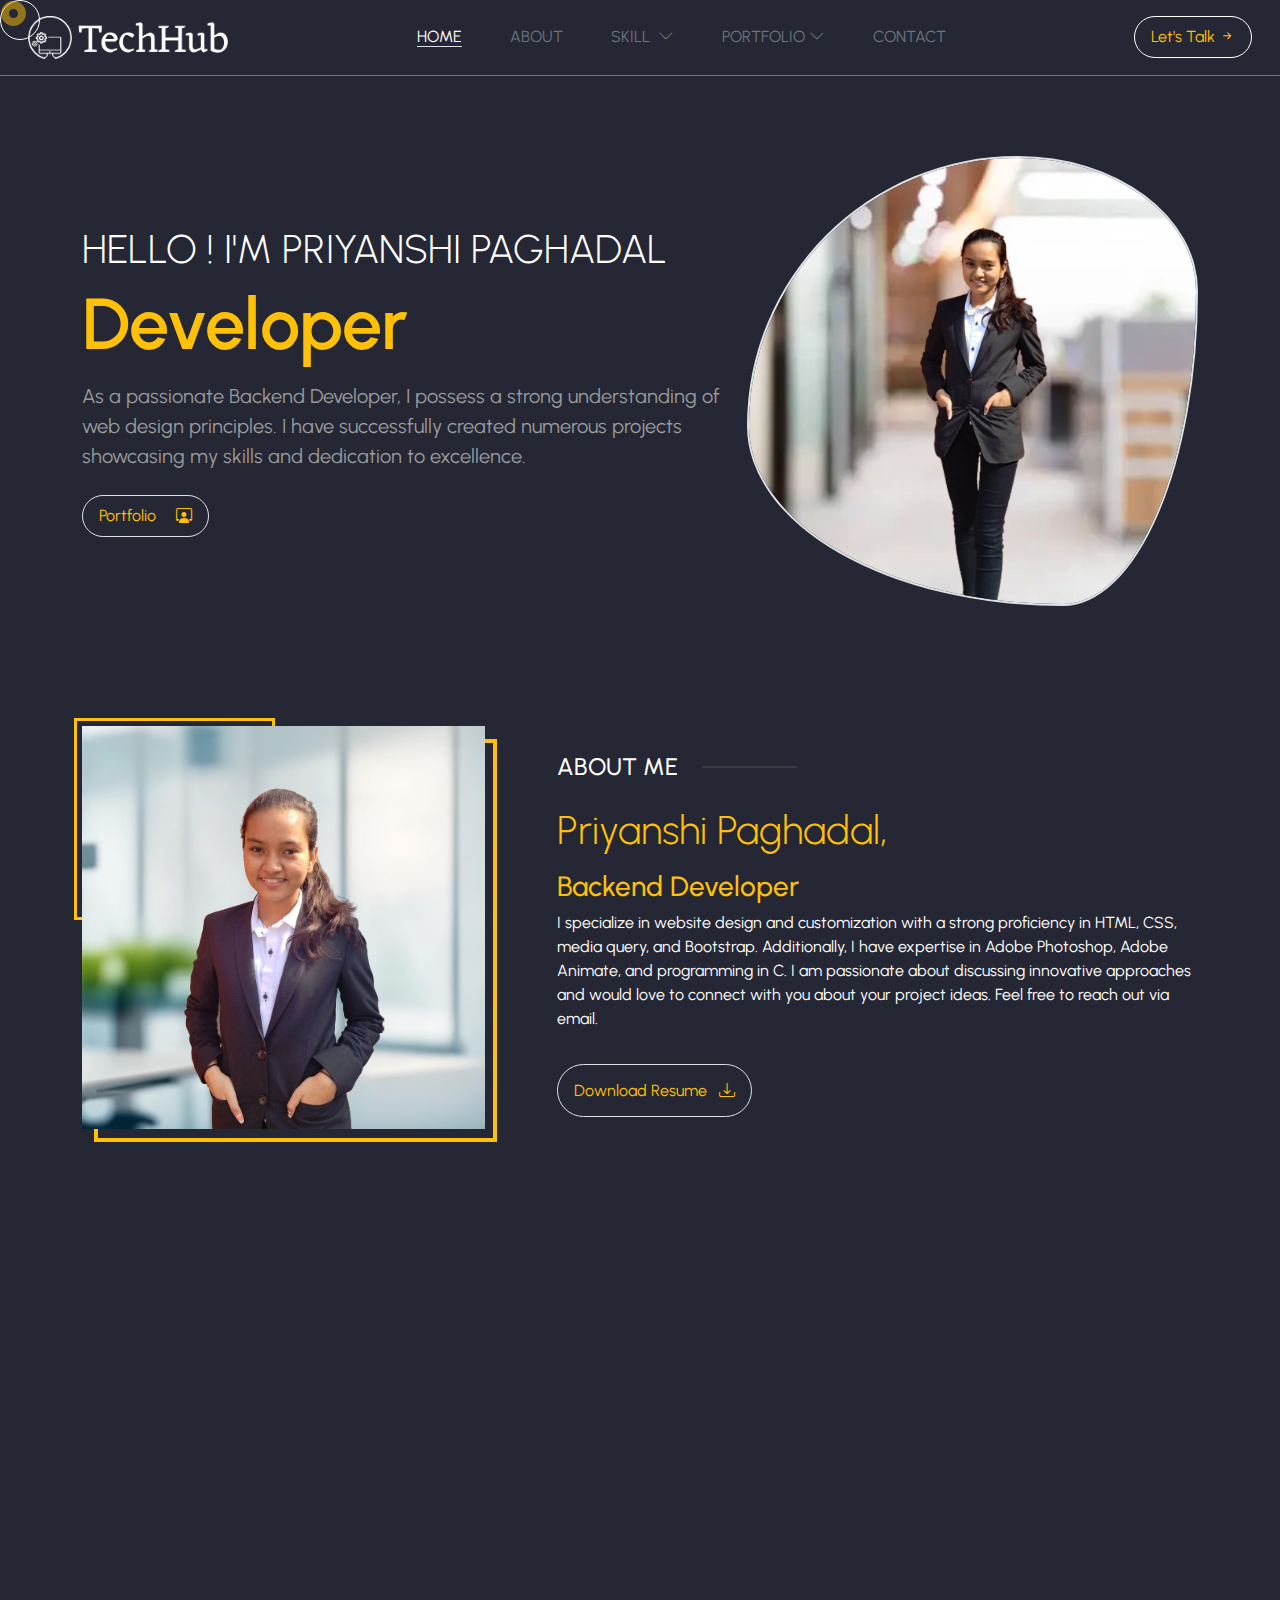
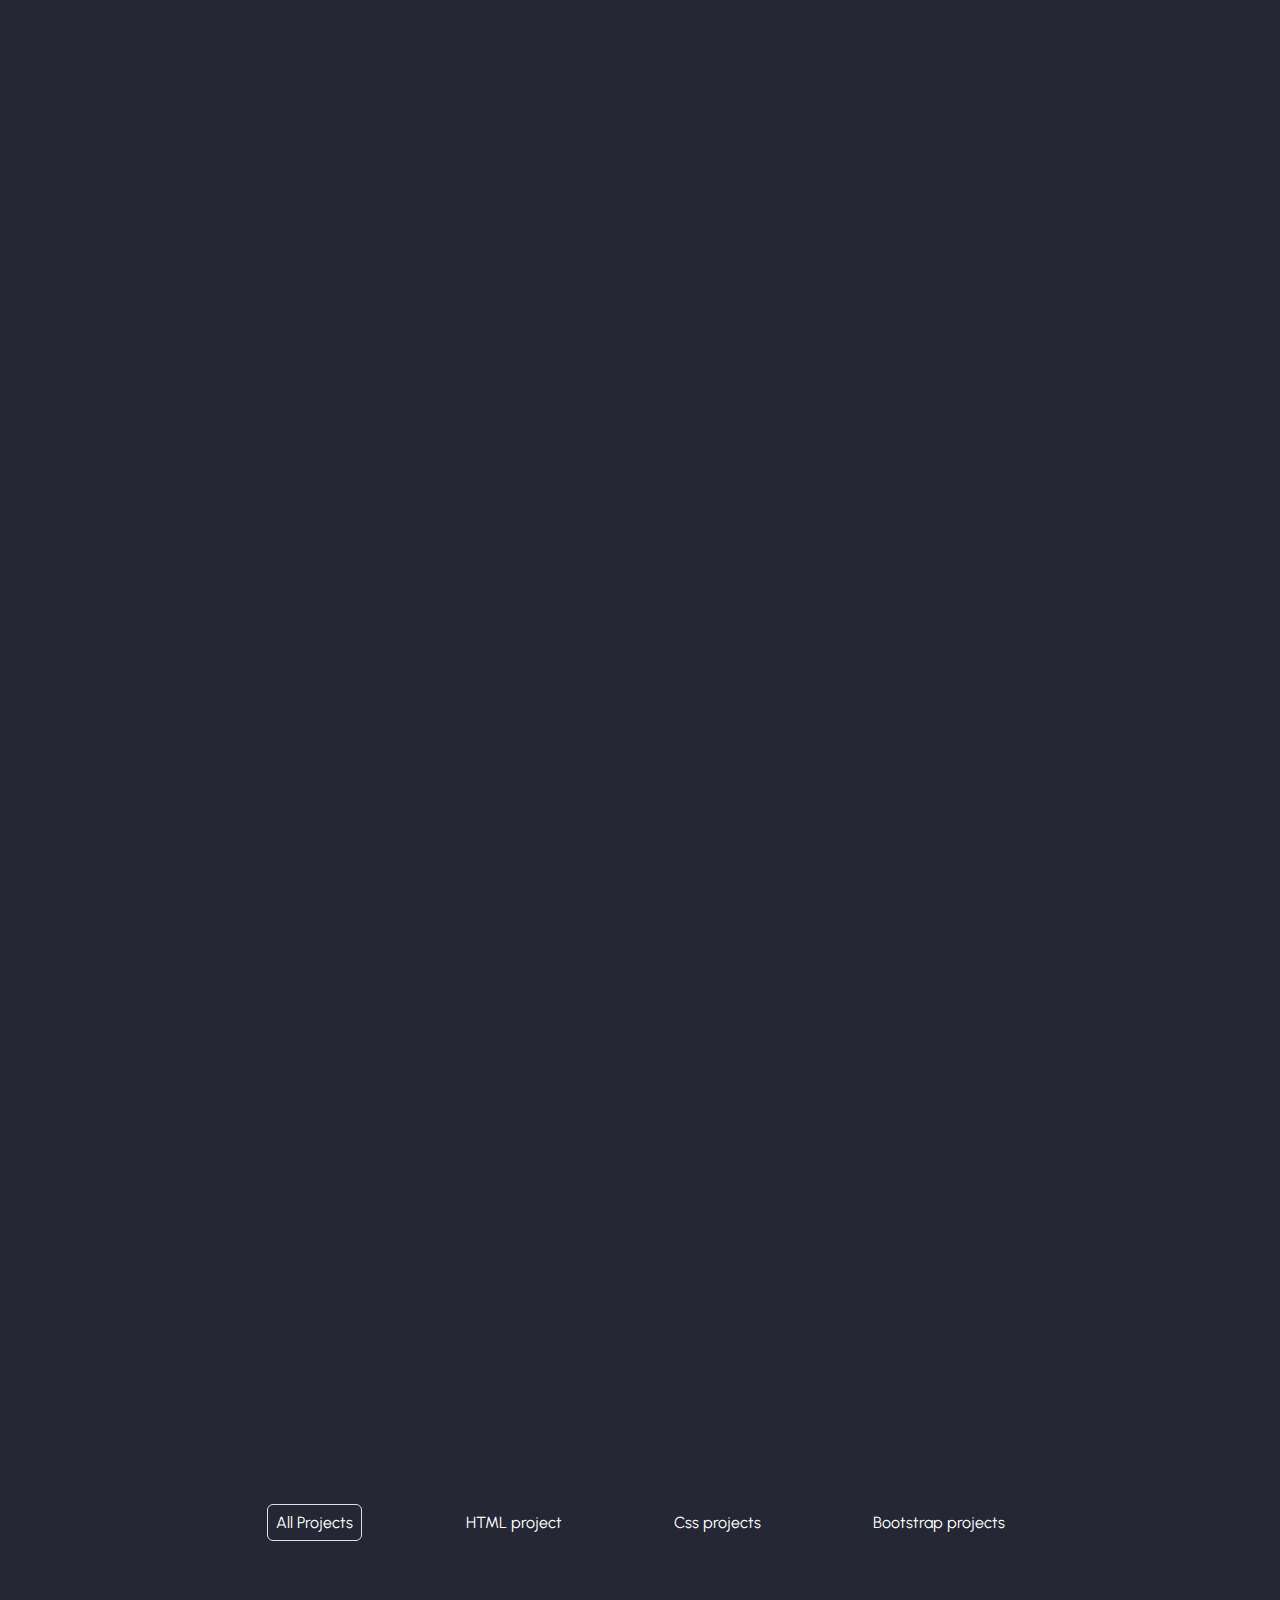
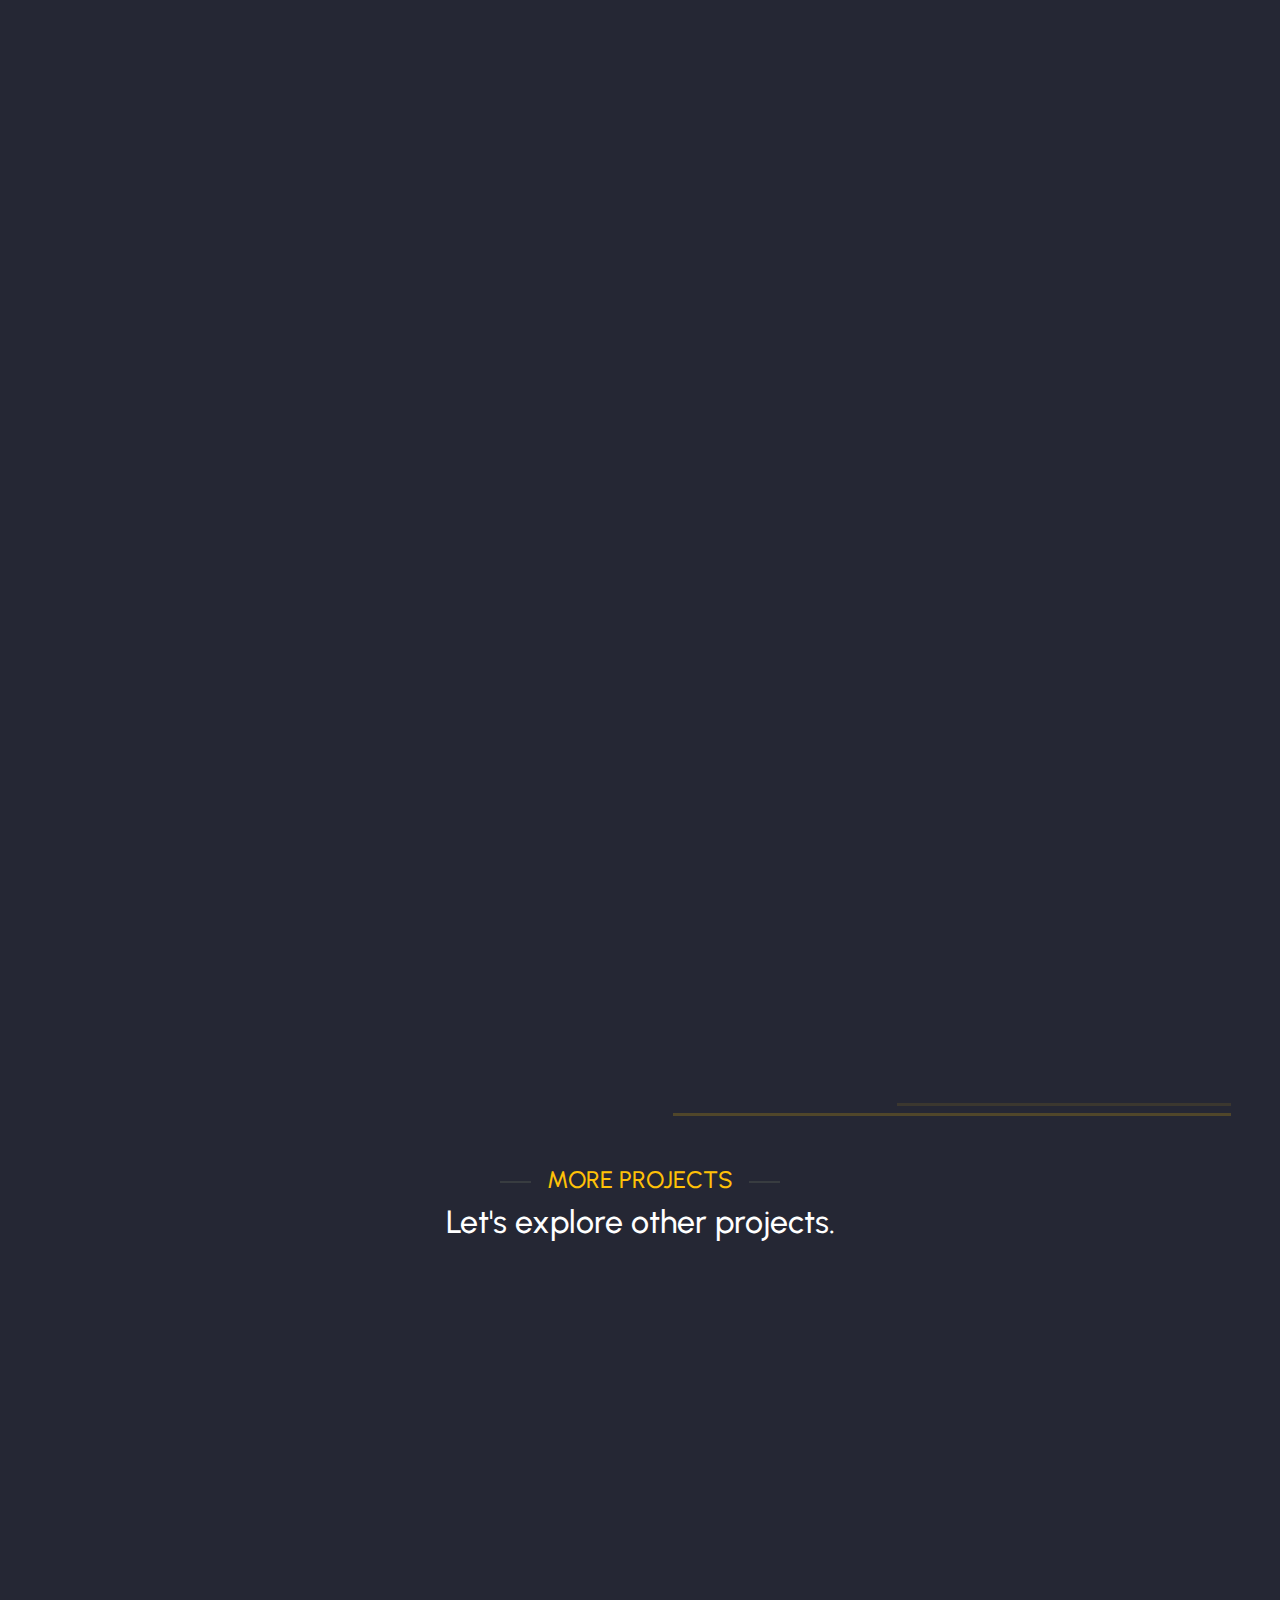
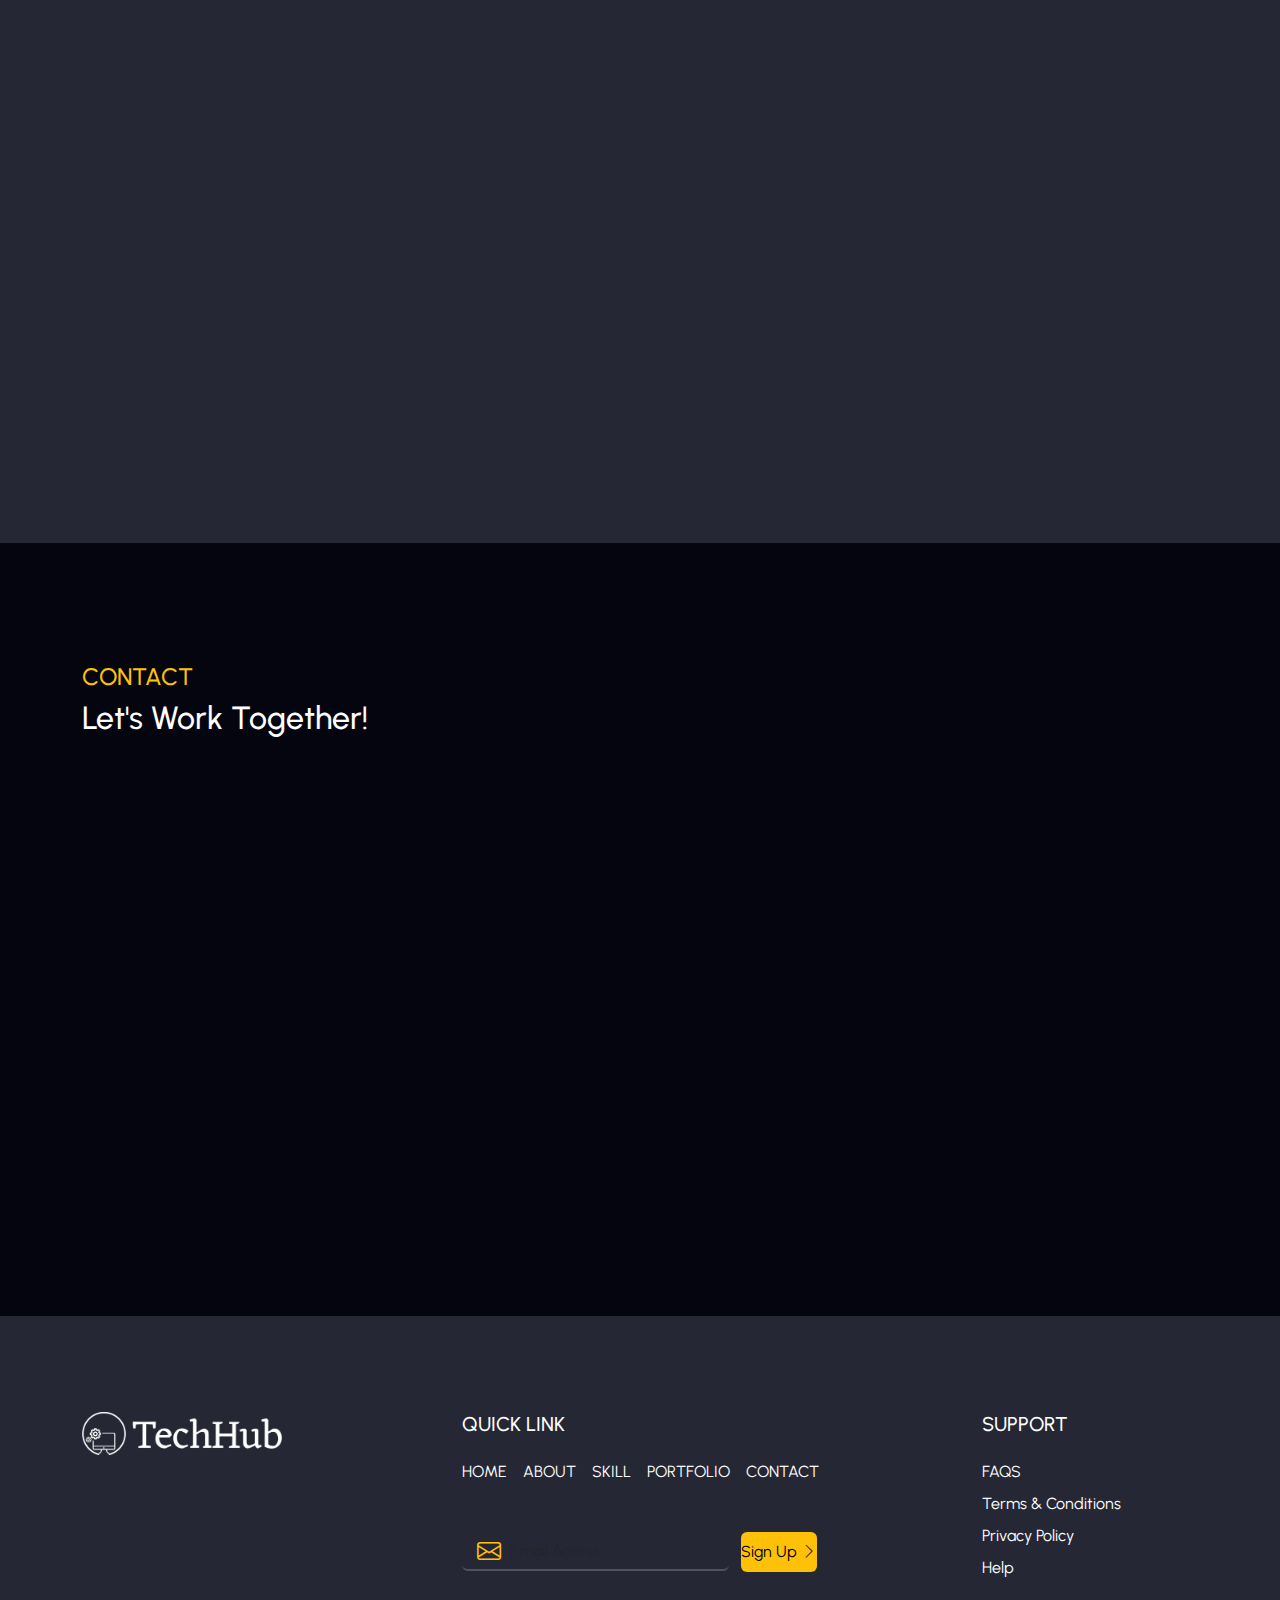
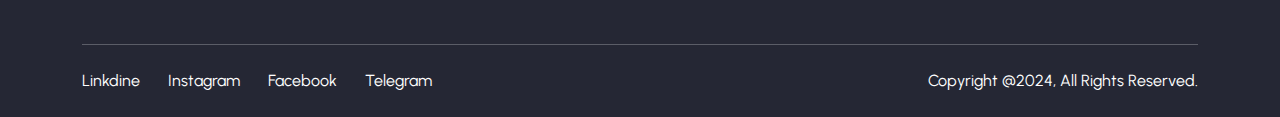
==== index.html @ 9ee4b3ea "Portfolio" ====
<!DOCTYPE html>
<html lang="en">
<head>
    <meta charset="UTF-8">
    <meta name="viewport" content="width=device-width, initial-scale=1.0">
    <title>Home</title>
    <link rel="stylesheet" href="fonts/bt-icon/bootstrap-icons.min.css" type="text/css">
    <link rel="favicon" href="img/fav.webp" type="icon">
    <link rel="stylesheet" href="fonts/urbanist/stylesheet.css" type="text/css">
    <link rel="stylesheet" href="css/animate.css" type="text/css">
    <link rel="stylesheet" href="css/animate.min.css" type="text/css">
    <link rel="stylesheet" href="css/style.css" type="text/css">
    <link rel="stylesheet" href="css/bootstrap.min.css" type="text/css">
    <link rel="stylesheet" href="css/media.css" type="text/css">
</head>
<body class="text-white">

<!-- LOADER -->

<div class="overlay">
    <div class="loader"></div>
</div>

<!-- POINTER -->

<div class="cursor"></div>

<!-- HEADER -->

<header class="navbar navbar-expand-lg border-bottom border-secondary py-3 end-0 start-0 z-1" id="top">
    <div class="container-fluid mx-3">
        <a href="javascript:void(0)">
            <img src="img/logo.png" alt="logo" title="logo" width="200px">
        </a>
        <button class="navbar-toggler bg-white" data-bs-toggle="collapse" data-bs-target="#menu">
            <span class="navbar-toggler-icon"></span>
        </button>
        <nav class="collapse navbar-collapse flex-grow-0" id="menu">
            <ul class="navbar-nav">
                <li class="mx-4 py-2">
                    <a href="#home" class="text-decoration-none text-white border-bottom">HOME</a>
                </li>
                <li class="mx-4 py-2">
                    <a href="#about" class="text-decoration-none text-secondary">ABOUT</a>
                </li>
                <li class="mx-4 py-2 position-relative">
                    <a href="javascript:void(0)" class="text-decoration-none text-secondary">
                        SKILL
                        <i class="bi bi-chevron-down ps-1"></i>
                    </a>
                    <ul class="list-unstyled bg-white position-absolute dropdown visiblity-hidden opacity-0 z-1">
                        <li class="px-3 py-2">
                            <a href="#skills" class="text-decoration-none text-dark">Skills</a>
                        </li>
                        <li class="px-3 py-1">
                            <a href="#qualification" class="text-decoration-none text-dark">Qualification</a>
                        </li>
                        <li class="px-3 py-2">
                            <a href="#other-skill" class="text-decoration-none text-dark">Other Skills</a>
                        </li>
                    </ul>
                </li>
                <li class="mx-4 py-2 position-relative">
                    <a href="javascript:void(0)" class="text-decoration-none text-secondary">
                        PORTFOLIO
                        <i class="bi bi-chevron-down"></i>
                    </a>
                    <ul class="list-unstyled bg-white position-absolute dropdown visiblity-hidden opacity-0 z-1">
                        <li class="px-3 py-2">
                            <a href="#portfolio" class="text-decoration-none text-dark">Projects</a>
                        </li>
                        <li class="px-3 py-1">
                            <a href="#more-projects" class="text-decoration-none text-dark">Projects 2</a>
                        </li>
                    </ul>
                </li>
                <li class="mx-4 py-2">
                    <a href="#contact" class="text-decoration-none text-secondary">CONTACT</a>
                </li>
            </ul>
        </nav>
        <a href="javascript:void(0)" class="text-decoration-none border border-white rounded-pill px-3 py-2 theme-btn d-inline-block text-warning d-none d-lg-block">
            Let's Talk
            <i class="bi bi-arrow-right-short"></i>
        </a>
    </div>
</header>

<main>

<!-- BANNER -->

<section class="banner" id="home">
    <div class="container">
        <div class="row align-items-center">
            <div class="col-12 col-lg-7">
                <div class="banner-content">
                    <h2 class="display-6 animate__pulse wow">HELLO ! I'M PRIYANSHI PAGHADAL</h2>
                    <ul class="dynamic-text text-font p-0 mb-0">
                        <li>
                            <h1 class="display-1 fw-semibold d-inline-block  position-relative h-100 overflow-hidden text-warning">Backend</h1>
                        </li>
                        <li>
                            <h1 class="display-1 fw-semibold d-inline-block  position-relative h-100 overflow-hidden text-warning">Developer</h1>
                        </li>
                        <li>
                            <h1 class="display-1 fw-semibold d-inline-block  position-relative h-100 overflow-hidden text-warning">Web</h1>
                        </li>
                    </ul>
                    <p class="fs-5 mb-4">As a passionate Backend Developer, I possess a strong understanding of web design principles. I have successfully created numerous projects showcasing my skills and dedication to excellence.</p>
                    <a href="#portfolio" class="rounded-pill border text-decoration-none px-3 py-2 d-inline-block theme-btn text-warning">
                        Portfolio
                        <i class="bi bi-person-workspace ps-3"></i>
                    </a>
                </div>
            </div>
            <div class="col-12 col-lg-5">
                <div class="banner-img mt-5 mt-lg-0 animate__zoomIn wow">
                    <img src="img/banner.jpg" alt="banner" title="banner" width="100%" class="border border-2">
                </div>
            </div>
        </div>
    </div>
</section>

<!-- ABOUT -->

<section class="about" id="about">
    <div class="container">
        <div class="row align-items-center">
            <div class="col-12 col-lg-5">
                <div class="about-img me-5 position-relative animate__pulse wow">
                    <img src="img/about.jpg" alt="about" title="about" width="100%">
                </div>
            </div>
            <div class="col-12 col-lg-7">
                <div class="about-content mt-5 mt-lg-0 animate__fadeIn wow">
                    <h4 class="position-relative d-inline-block pe-4">ABOUT ME</h4>
                    <h2 class="text-warning my-3 display-6">Priyanshi Paghadal,</h2>
                    <h3 class="text-warning">Backend Developer</h3>
                    <p class="lh-lg mb-5">I specialize in website design and customization with a strong proficiency in HTML, CSS, media query, and Bootstrap. Additionally, I have expertise in Adobe Photoshop, Adobe Animate, and programming in C. I am passionate about discussing innovative approaches and would love to connect with you about your project ideas. Feel free to reach out via email.</p>
                    <a href="document/Resume.pdf" class="text-decoration-none px-3 py-3 rounded-pill border theme-btn text-warning" target="_blank">
                        Download Resume
                        <i class="bi bi-download ps-2"></i>
                    </a>
                </div>
            </div>
        </div>
    </div>
</section>

<!-- EDUCATION -->

<section class="qualification" id="qualification">
    <div class="container">
        <div class="row">
            <div class="col-12 col-lg-4">
                <div class="qualification-title position-relative animate__pulse wow">
                    <h4 class="d-inline-block pe-4 position-relative text-warning mb-3">QUALIFICATION</h4>
                    <h2>Academic Achievements and Credentials</h2>
                </div>
            </div>
            <div class="col-12 col-lg-8">
                <div class="qualification-inner ps-lg-5 mt-5 mt-lg-0 animate__fadeIn wow">
                    <div class="qualification-item border-start position-relative">
                        <h4 class="ms-5 text-warning">GRADUATE IN MULTIMEDIA  (April,2023 - August,2023)</h4>
                        <p class="ms-5 text-secondary mb-2">Red & White Multimedia Education</p>
                        <p class="ms-5 mb-2">Learned Adobe Photoshop, Basics of Adobe Animate, and Programming in C.</p>
                        <p class="ms-5 mb-2">Gained knowledge in graphic and design.</p>
                    </div>
                    <div class="qualification-item my-5 border-start position-relative">
                        <h4 class="ms-5 text-warning">BACKEND DEVELOPMENT   (September,2023 - November,2024)</h4>
                        <p class="ms-5 text-secondary mb-2">Red & White Multimedia Education</p>
                        <p class="ms-5 mb-2">Studied HTML5, CSS3, Media Query, Bootstrap, jQuery, Tailwind, SaaS, JavaScript, and Node.js.</p>
                        <p class="ms-5 mb-2">Acquired knowledge in both frontend and backend coding.</p>
                    </div>
                    <div class="qualification-item border-start position-relative">
                        <h4 class="ms-5 text-warning">BACHELOR OF COMPUTER APPLICATION   (2023 - 2026)</h4>
                        <p class="ms-5 text-secondary mb-2">Swarnim StratUp & Innovation University</p>
                        <p class="ms-5 mb-2">Learned foundations in computer science and application development.</p>
                        <p class="ms-5 mb-2">Prepared for careers in software development, systems analysis, database administration, and related fields.</p>
                    </div>
                </div>
            </div>
        </div>
    </div>
</section>

<!-- SKILLS -->

<section class="skills" id="skills">
    <div class="container">
        <div class="skills-title text-center animate__pulse wow">
            <h4 class="position-relative d-inline-block px-4 text-warning">SKILLS</h4>
            <h2>My Special Skill Field Here.</h2>
        </div>
        <div class="skill-inner">
            <div class="row">
                <div class="col-12 col-md-6 col-lg-4 col-xl-3">
                    <div class="skill-item text-center p-4 mx-3 animate__fadeInLeft wow">
                        <img src="img/html.png" alt="html" title="html" width="100px"  class="bg-white">
                        <h4 class="mt-3 mb-0">HTML/HTML5</h4>
                    </div>
                </div>
                <div class="col-12 col-md-6 col-lg-4 col-xl-3">
                    <div class="skill-item text-center p-4 mx-3 mt-5 mt-md-0 animate__fadeInLeft wow">
                        <img src="img/css.png" alt="css" title="css" width="100px" class="bg-white">
                        <h5 class="mt-3 mb-0">CSS/CSS3</h5>
                    </div>
                </div>
                <div class="col-12 col-md-6 col-lg-4 col-xl-3">
                    <div class="skill-item text-center p-4 mx-3 mt-5 mt-lg-0 animate__fadeInLeft wow">
                        <img src="img/media-queries.jpg" alt="media-queries" title="media-queries" width="100px">
                        <h5 class="mt-3 mb-0">MEDIA-QUERIES</h5>
                    </div>
                </div>
                <div class="col-12 col-md-6 col-lg-4 col-xl-3">
                    <div class="skill-item text-center p-4 mx-3 mt-5 mt-xl-0 animate__fadeInLeft wow">
                        <img src="img/bootstrap.jpg" alt="bootstrap" title="bootstrap" width="100px">
                        <h5 class="mt-3 mb-0">BOOTSTRAP</h5>
                    </div>
                </div>
                <div class="col-12 col-md-6 col-lg-4 col-xl-3">
                    <div class="skill-item text-center p-4 mt-5 mx-3 animate__fadeInLeft wow">
                        <img src="img/jquery.png" alt="jquery" title="jquery" width="100px">
                        <h5 class="mt-3 mb-0">jquery</h5>
                    </div>
                </div>
                <div class="col-12 col-md-6 col-lg-4 col-xl-3">
                    <div class="skill-item text-center p-4 mt-5 mx-3 animate__fadeInLeft wow">
                        <img src="img/tailwind.png" alt="tailwind" title="tailwind" width="100px" height="90px">
                        <h5 class="mt-3 mb-0">Tailwind</h5>
                    </div>
                </div>
                <div class="col-12 col-md-6 col-lg-4 col-xl-3">
                    <div class="skill-item text-center p-4 mt-5 mx-3 animate__fadeInLeft wow">
                        <img src="img/sass.png" alt="sass" title="sass" width="100px" height="90px">
                        <h5 class="mt-3 mb-0">Sass</h5>
                    </div>
                </div>
                <div class="col-12 col-md-6 col-lg-4 col-xl-3">
                    <div class="skill-item text-center p-4 mt-5 mx-3 animate__fadeInLeft wow">
                        <img src="img/c-language.jpg" alt="c-language" title="c-language" width="100px" height="90px">
                        <h5 class="mt-3 mb-0">Programming In C</h5>
                    </div>
                </div>
            </div>
        </div>
    </div>
</section>

<!-- OTHER-SKILLS -->

<section class="other-skill" id="other-skill">
    <div class="container">
        <div class="row align-items-center">
            <div class="col-12 col-lg-4">
                <div class="others-skill-title animate__pulse wow">
                    <h4 class="text-warning d-inline-block pe-4 position-relative">MORE SKILLS</h4>
                    <h2>Let’s Explore More Skills & Certification</h2>
                </div>
            </div>
            <div class="col-12 col-lg-8">
                <div class="others-skill-inner mt-4 mt-lg-0">
                    <div class="row">
                        <div class="col-12 col-md-6 col-lg-4 col-xl-3">
                            <div class="other-skill-item text-center py-5 position-relative overflow-hidden rounded-2 my-3 animate__fadeInRight wow">
                                <img src="img/photoshop.png" alt="photoshop" title="photoshop" width="100px">
                                <div class="position-absolute top-100 skill-content visiblity-hidden opacity-0 d-flex align-items-center w-100 h-100">
                                    <p class="mb-0 text-white">I create many cateloge , visiting card and Application , Game's and web's ui design. I can also set design in Mockups.</p>
                                </div>
                            </div>
                        </div>
                        <div class="col-12 col-md-6 col-lg-4 col-xl-3">
                            <div class="other-skill-item text-center py-5 position-relative overflow-hidden rounded-2 my-3 animate__fadeInRight wow">
                                <img src="img/animate.png" alt="animate" title="animate" width="100px">
                                <div class="position-absolute top-100 skill-content visiblity-hidden opacity-0 d-flex align-items-center w-100 h-100">
                                    <p class="mb-0 text-white">I have basic information about adobe animate. I can also make short animation. I made many project of animation.</p>
                                </div>
                            </div>
                        </div>
                        <div class="col-12 col-md-6 col-lg-4 col-xl-3">
                            <div class="other-skill-item text-center py-5 position-relative overflow-hidden rounded-2 my-3 animate__fadeInRight wow">
                                <img src="img/msppt.png" alt="msppt" title="msppt" width="100px" height="97px" class="bg-white rounded-4">
                                <div class="position-absolute top-100 skill-content visiblity-hidden opacity-0 d-flex align-items-center w-100 h-100">
                                    <p class="mb-0 text-white">I have create many ppts in powerpoint presentation. So i have also knowledge of microsoft powerpoint.</p>
                                </div>
                            </div>
                        </div>
                        <div class="col-12 col-md-6 col-lg-4 col-xl-3">
                            <div class="other-skill-item text-center py-5 position-relative overflow-hidden rounded-2 my-3 animate__fadeIn wow">
                                <img src="img/communication-skill.png" alt="communication-skill" title="communication-skill" width="100px" class="bg-white rounded-4">
                                <div class="position-absolute top-100 skill-content visiblity-hidden opacity-0 d-flex align-items-center w-100 h-100">
                                    <p class="mb-0 text-white">I strive to communicate in a clear, coherent, and contextually relevant manner, aiming to understand and respond to queries accurately.</p>
                                </div>
                            </div>
                        </div>
                    </div>
                </div>
            </div>
        </div>
    </div>
</section>

<!-- PORTFOLIO -->

<section id="tabs" class="portfolio">
    <div class="container">
        <div class="portfolio-title text-center animate__pulse wow">
            <h4 class="d-inline-block px-4 position-relative text-warning">PORTFOLIO</h4>
            <h2>Elevate your brand to new heights with my expertise</h2>
        </div>
        <ul class="d-flex list-unstyled mt-5 justify-content-center">
            <li class="mx-lg-5 mx-md-4 mx-sm-1"><a href="#tabs-1" class="text-decoration-none text-white border p-2 rounded-2">All Projects</a></li>
            <li class="mx-lg-5 mx-md-4 mx-sm-1"><a href="#tabs-2" class="text-decoration-none text-white p-2 rounded-2">HTML project</a></li>
            <li class="mx-lg-5 mx-md-4 mx-sm-1"><a href="#tabs-3" class="text-decoration-none text-white p-2 rounded-2">Css projects</a></li>
            <li class="mx-lg-5 mx-md-4 mx-sm-1"><a href="#tabs-4" class="text-decoration-none text-white p-2 rounded-2">Bootstrap projects</a></li>
        </ul>
        <div id="tabs-1">
            <div class="portfolio-inner position-relative">
                <div class="row">
                    <div class="col-12 col-lg-6 col-xl-4 col-xxl-3">
                        <div class="portfolio-item p-4 text-center px-2 py-2 pb-4 mb-4 overflow-hidden animate__fadeIn wow">
                            <img src="img/html-project.png" alt="html-project" title="html-project" width="100%">
                            <h4 class="my-3">HTML Project</h4>
                            <a href="https://661bf4f42a20328118a4b00e--zesty-sawine-265a3e.netlify.app/" target="_blank" class="text-decoration-none text-white border rounded-pill px-3 py-2 d-inline-block theme-btn">
                                VIEW DEMO
                                <i class="bi bi-chevron-double-right"></i>
                            </a>
                        </div>
                    </div>
                    <div class="col-12 col-lg-6 col-xl-4 col-xxl-3">
                        <div class="portfolio-item px-2 pt-2 pb-4 text-center rounded-2 mb-4 overflow-hidden animate__fadeIn wow" data-wow-delay="0.1s">
                            <img src="img/css-project.png" alt="css-project" title="css-project" width="100%">
                            <h4 class="my-3">CSS Project</h4>
                            <a href="https://661bf462adfe0982b94afccc--beamish-faloodeh-9ef7a5.netlify.app/" target="_blank" class="text-decoration-none text-white border rounded-pill px-3 py-2 d-inline-block theme-btn">
                                VIEW DEMO
                                <i class="bi bi-chevron-double-right"></i>
                            </a>
                        </div>
                    </div>
                    <div class="col-12 col-lg-6 col-xl-4 col-xxl-3">
                        <div class="portfolio-item px-2 pt-2 pb-4 text-center rounded-2 mb-4 overflow-hidden animate__fadeIn wow" data-wow-delay="0.2s">
                            <img src="img/css-project-2.png" alt="css-project" title="css-project" width="100%">
                            <h4 class="my-3">CSS Project</h4>
                            <a href="https://priyanshi-paghadal.github.io/My_Project/" target="_blank" class="text-decoration-none text-white border rounded-pill px-3 py-2 d-inline-block theme-btn">
                                VIEW DEMO
                                <i class="bi bi-chevron-double-right"></i>
                            </a>
                        </div>
                    </div>
                    <div class="col-12 col-lg-6 col-xl-4 col-xxl-3">
                        <div class="portfolio-item px-2 pt-2 pb-4 text-center rounded-2 mb-4 overflow-hidden mb-lg-0 animate__fadeIn wow" data-wow-delay="0.3s">
                            <img src="img/css-project-3.png" alt="css-project" title="css-project" width="100%">
                            <h4 class="my-3">CSS Project</h4>
                            <a href="https://661bf0380e8b6e7d63e54a7f--loquacious-ganache-6fa459.netlify.app/" target="_blank" class="text-decoration-none text-white border rounded-pill px-3 py-2 d-inline-block theme-btn">
                                VIEW DEMO
                                <i class="bi bi-chevron-double-right"></i>
                            </a>
                        </div>
                    </div>
                    <div class="col-12 col-lg-6 col-xl-4 col-xxl-3">
                        <div class="portfolio-item px-2 pt-2 pb-4 text-center rounded-2 mb-4 overflow-hidden mb-lg-0 animate__fadeIn wow" data-wow-delay="0.4s">
                            <img src="img/css-project-4.png" alt="css-project" title="css-project" width="100%">
                            <h4 class="my-3">CSS Project</h4>
                            <a href="https://661bf305824e4d80741f86ed--cozy-donut-c27ae2.netlify.app/" target="_blank" class="text-decoration-none text-white border rounded-pill px-3 py-2 d-inline-block theme-btn">
                                VIEW DEMO
                                <i class="bi bi-chevron-double-right"></i>
                            </a>
                        </div>
                    </div>
                    <div class="col-12 col-lg-6 col-xl-4 col-xxl-3">
                        <div class="portfolio-item px-2 pt-2 pb-4 text-center rounded-2 position-relative overflow-hidden animate__fadeIn wow" data-wow-delay="0.5s">
                            <img src="img/bt-pr.PNG" alt="bootstrap-project" title="bootstrap-project" width="100%">
                            <h4 class="my-3">Bootstrap Project</h4>
                            <a href="https://661b715badfe0929c94afc7f--tourmaline-halva-6f1877.netlify.app/" target="_blank" class="text-decoration-none text-white border rounded-pill px-3 py-2 d-inline-block theme-btn">
                                VIEW DEMO
                                <i class="bi bi-chevron-double-right"></i>
                            </a>
                        </div>
                    </div>
                    <div class="col-12 col-lg-6 col-xl-4 col-xxl-3">
                        <div class="portfolio-item px-2 pt-2 pb-4 text-center rounded-2 position-relative overflow-hidden animate__fadeIn wow" data-wow-delay="0.5s">
                            <img src="img/sass-pr.png" alt="sass-project" title="sass-project" width="100%" height="150px">
                            <a href="projects.html" class="text-decoration-none text-white border rounded-pill px-3 py-2 mt-5 mb-3 d-inline-block theme-btn" target="_blank">
                                VIEW ALL PROJECTS
                                <i class="bi bi-chevron-double-right"></i>
                            </a>
                        </div>
                    </div>
                </div>
            </div>
        </div>
        <div id="tabs-2">
            <div class="portfolio-inner mt-5 position-relative">
                <div class="row">
                    <div class="col-12 col-lg-6 col-xl-4 col-xxl-3">
                        <div class="portfolio-item p-4 text-center px-2 py-2 pb-4 mb-4 overflow-hidden animate__fadeIn wow">
                            <img src="img/html-project.png" alt="html-project" title="html-project" width="100%">
                            <h4 class="my-3">HTML Project</h4>
                            <a href="javascript:void(0)" class="text-decoration-none text-white border rounded-pill px-3 py-2 d-inline-block theme-btn">
                                VIEW DEMO
                                <i class="bi bi-chevron-double-right"></i>
                            </a>
                        </div>
                    </div>
                </div>
            </div>
        </div>
        <div id="tabs-3">
            <div class="portfolio-inner mt-5 position-relative">
                <div class="row">
                    <div class="col-12 col-lg-6 col-xl-4 col-xxl-3">
                        <div class="portfolio-item px-2 pt-2 pb-4 text-center rounded-2 mb-4 overflow-hidden animate__fadeIn wow" data-wow-delay="0.1s">
                            <img src="img/css-project.png" alt="css-project" title="css-project" width="100%">
                            <h4 class="my-3">CSS Project</h4>
                            <a href="javascript:void(0)" class="text-decoration-none text-white border rounded-pill px-3 py-2 d-inline-block theme-btn">
                                VIEW DEMO
                                <i class="bi bi-chevron-double-right"></i>
                            </a>
                        </div>
                    </div>
                    <div class="col-12 col-lg-6 col-xl-4 col-xxl-3">
                        <div class="portfolio-item px-2 pt-2 pb-4 text-center rounded-2 mb-4 overflow-hidden animate__fadeIn wow" data-wow-delay="0.2s">
                            <img src="img/css-project-2.png" alt="css-project" title="css-project" width="100%">
                            <h4 class="my-3">CSS Project</h4>
                            <a href="https://priyanshi-paghadal.github.io/My_Project/" target="_blank" class="text-decoration-none text-white border rounded-pill px-3 py-2 d-inline-block theme-btn">
                                VIEW DEMO
                                <i class="bi bi-chevron-double-right"></i>
                            </a>
                        </div>
                    </div>
                    <div class="col-12 col-lg-6 col-xl-4 col-xxl-3">
                        <div class="portfolio-item px-2 pt-2 pb-4 text-center rounded-2 mb-4 overflow-hidden mb-lg-0 animate__fadeIn wow" data-wow-delay="0.3s">
                            <img src="img/css-project-3.png" alt="css-project" title="css-project" width="100%">
                            <h4 class="my-3">CSS Project</h4>
                            <a href="javascript:void(0)" class="text-decoration-none text-white border rounded-pill px-3 py-2 d-inline-block theme-btn">
                                VIEW DEMO
                                <i class="bi bi-chevron-double-right"></i>
                            </a>
                        </div>
                    </div>
                    <div class="col-12 col-lg-6 col-xl-4 col-xxl-3">
                        <div class="portfolio-item px-2 pt-2 pb-4 text-center rounded-2 mb-4 overflow-hidden mb-lg-0 animate__fadeIn wow" data-wow-delay="0.4s">
                            <img src="img/css-project-4.png" alt="css-project" title="css-project" width="100%">
                            <h4 class="my-3">CSS Project</h4>
                            <a href="javascript:void(0)" class="text-decoration-none text-white border rounded-pill px-3 py-2 d-inline-block theme-btn">
                                VIEW DEMO
                                <i class="bi bi-chevron-double-right"></i>
                            </a>
                        </div>
                    </div>
                </div>
            </div>
        </div>
        <div id="tabs-4">
            <div class="portfolio-inner mt-5 position-relative">
                <div class="row">
                    <div class="col-12 col-lg-6 col-xl-4 col-xxl-3">
                        <div class="portfolio-item px-2 pt-2 pb-4 text-center rounded-2 position-relative overflow-hidden animate__fadeIn wow" data-wow-delay="0.5s">
                            <img src="img/bt-pr.PNG" alt="bootstrap-project" title="bootstrap-project" width="100%">
                            <h4 class="my-3">Bootstrap Project</h4>
                            <a href="javascript:void(0)" class="text-decoration-none text-white border rounded-pill px-3 py-2 d-inline-block theme-btn">
                                VIEW DEMO
                                <i class="bi bi-chevron-double-right"></i>
                            </a>
                        </div>
                    </div>
                </div>
            </div>
        </div>
    </div>
</section>

<!-- MORE PROJECTS -->

<section class="more-projects" id="more-projects">
    <div class="container">
        <div class="more-projects-title text-center">
            <h4 class="position-relative d-inline-block px-3 text-warning">MORE PROJECTS</h4>
            <h2>Let's explore other projects.</h2>
        </div>
        <div class="more-projects-inner mt-5">
            <div class="row">
                <div class="col-12 col-md-6 col-xl-4 col-xxl-3">
                    <div class="project-item position-relative overflow-hidden mb-4 mb-md-0 animate__bounceIn wow">
                        <img src="img/rnw-web-mockup.jpg" alt="rnw-web" title="rnw-web" width="100%" height="280px">
                        <div class="project-content position-absolute top-100 visiblity-hidden d-flex align-items-center justify-content-center flex-column opacity-0 w-100 h-100 text-center">
                            <a href="img/rnw-web.jpg" target="_blank" class="fs-1 text-dark">
                                <i class="bi bi-arrow-right-circle"></i>
                            </a>
                            <p class="text-dark fs-3">Click here to see ui design.</p>
                        </div>
                    </div>
                </div>
                <div class="col-12 col-md-6 col-xl-4 col-xxl-3">
                    <div class="project-item mb-4 position-relative overflow-hidden animate__bounceIn wow">
                        <img src="img/catelog-mockup.jpg" alt="rnw-web" title="rnw-web" width="100%" height="280px">
                        <div class="project-content position-absolute top-100 visiblity-hidden d-flex align-items-center justify-content-center flex-column opacity-0 w-100 h-100 text-center">
                            <a href="javascript:void(0)" target="_blank" class="fs-1 text-dark">
                                <i class="bi bi-arrow-right-circle"></i>
                            </a>
                            <p class="text-dark fs-3">Click here to see cateloge.</p>
                        </div>
                    </div>
                </div>
                <div class="col-12 col-md-6 col-xl-4 col-xxl-3">
                    <div class="project-item mb-4 position-relative overflow-hidden animate__bounceIn wow">
                        <img src="img/visiting-card-mockup.jpg" alt="rnw-web" title="rnw-web" width="100%" height="280px">
                        <div class="project-content position-absolute top-100 visiblity-hidden d-flex align-items-center justify-content-center flex-column opacity-0 w-100 h-100 text-center">
                            <a href="javascript:void(0)" target="_blank" class="fs-1 text-dark">
                                <i class="bi bi-arrow-right-circle"></i>
                            </a>
                            <p class="text-dark fs-3">Click here to see visiting card.</p>
                        </div>
                    </div>
                </div>
                <div class="col-12 col-md-6 col-xl-4 col-xxl-3">
                    <div class="project-item position-relative overflow-hidden mb-4 animate__bounceIn wow">
                        <img src="img/zomato-web-mockup.jpg" alt="rnw-web" title="rnw-web" width="100%" height="280px">
                        <div class="project-content position-absolute top-100 visiblity-hidden d-flex align-items-center justify-content-center flex-column opacity-0 w-100 h-100 text-center">
                            <a href="javascript:void(0)" target="_blank" class="fs-1 text-dark">
                                <i class="bi bi-arrow-right-circle"></i>
                            </a>
                            <p class="text-dark fs-3">Click here to see ui design.</p>
                        </div>
                    </div>
                </div>
                <div class="col-12 col-md-6 col-xl-4 col-xxl-3">
                    <div class="project-item position-relative overflow-hidden mb-4 animate__bounceIn wow">
                        <img src="img/fitness-app-mockup.jpg" alt="rnw-web" title="rnw-web" width="100%" height="450px">
                        <div class="project-content position-absolute top-100 visiblity-hidden d-flex align-items-center justify-content-center flex-column opacity-0 w-100 h-100 text-center">
                            <a href="javascript:void(0)" target="_blank" class="fs-1 text-dark">
                                <i class="bi bi-arrow-right-circle"></i>
                            </a>
                            <p class="text-dark fs-3">Click here to see ui design.</p>
                        </div>
                    </div>
                </div>
                <div class="col-12 col-md-6 col-xl-4 col-xxl-3">
                    <div class="project-item position-relative overflow-hidden mb-4 animate__bounceIn wow">
                        <img src="img/visiting-card-2-mockup.jpg" alt="rnw-web" title="rnw-web" width="100%" height="300px">
                        <div class="project-content position-absolute top-100 visiblity-hidden d-flex align-items-center justify-content-center flex-column opacity-0 w-100 h-100 text-center">
                            <a href="javascript:void(0)" target="_blank" class="fs-1 text-dark">
                                <i class="bi bi-arrow-right-circle"></i>
                            </a>
                            <p class="text-dark fs-3">Click here to see visiting card.</p>
                        </div>
                    </div>
                </div>
                <div class="col-12 col-md-6 col-xl-4 col-xxl-3">
                    <div class="project-item position-relative overflow-hidden animate__bounceIn wow">
                        <img src="img/game-mockup.jpg" alt="rnw-web" title="rnw-web" width="100%" height="300px">
                        <div class="project-content position-absolute top-100 visiblity-hidden d-flex align-items-center justify-content-center flex-column opacity-0 w-100 h-100 text-center">
                            <a href="javascript:void(0)" target="_blank" class="fs-1 text-dark">
                                <i class="bi bi-arrow-right-circle"></i>
                            </a>
                            <p class="text-dark fs-3">Click here to see ui design.</p>
                        </div>
                    </div>
                </div>
            </div>
        </div>
    </div>
</section>

<!-- CONTACT -->

<section class="contact" id="contact">
    <div class="container">
        <div class="contact-title">
            <h4 class="text-warning">CONTACT</h4>
            <h2>Let's Work Together!</h2>
        </div>
        <div class="contact-inner mt-5">
            <div class="row align-items-center">
                <div class="col-12 col-lg-7">
                    <div class="contact-form pe-lg-5 animate__fadeIn wow">
                        <form>
                            <div class="row">
                                <div class="col-6">
                                    <label class="mb-2">What's Your Name*</label>
                                    <input type="text" class="form-control bg-transparent text-white border-0" required>
                                </div>
                                <div class="col-6">
                                    <label class="mb-2">Your Email*</label>
                                    <input type="email" class="form-control bg-transparent text-white border-0" required>
                                </div>
                                <div class="col-6 my-4">
                                    <label class="mb-2">Your Phone Number*</label>
                                    <input type="number" class="form-control bg-transparent text-white border-0" required>
                                </div>
                                <div class="col-6 my-4">
                                    <label class="mb-2">Subject*</label>
                                    <input class="form-control bg-transparent text-white border-0" required>
                                </div>
                                <div>
                                    <label class="mb-2">Tell Me About Your Project*</label>
                                    <textarea cols="30" rows="4" class="form-control bg-transparent text-white border-0"></textarea>
                                </div>
                                <button class="border-0 py-3 rounded-2 mt-4 mx-auto bg-warning">
                                    <i class="bi bi-send pe-2"></i>
                                    Send Message
                                </button>
                            </div>
                        </form>
                    </div>
                </div>
                <div class="col-12 col-lg-5">
                    <div class="contact-content mt-5 mt-lg-0 animate__fadeIn wow">
                        <h3 class="text-warning">Get In Touch!</h3>
                        <p class="fs-5 mb-4">Let’s Talk For your Next Projects. If you have any porject or need help. Contact me.</p>
                        <h5 class="text-warning">CONTACT INFO</h5>
                        <div>
                            <i class="bi bi-telephone fs-4 me-3"></i>
                            <span class="fs-5">+91 94086 45627</span>
                        </div>
                        <div>
                            <i class="bi bi-envelope fs-4 me-3"></i>
                            <span class="fs-5">paghadalpriyanshi097@gmail.com</span>
                        </div>
                        <div>
                            <i class="bi bi-geo-alt fs-4 me-3"></i>
                            <span class="fs-5">C-9 , Shivdarshan Soc. , Yogi Chowk , Surat.</span>
                        </div>
                        <h4 class="my-4 text-warning">Follow Me</h4>
                        <div class="social-icon">
                            <a href="https://www.linkedin.com/in/priyanshi-paghadal-80b98b24a/?originalSubdomain=in" target="_blank" class="text-decoration-none bg-white me-3 fs-5 rounded-2 d-inline-block">
                                <i class="bi bi-linkedin text-dark"></i>
                            </a>
                            <a href="https://www.instagram.com/p_r_i_y_u.02/" target="_blank" class="text-decoration-none bg-white me-3 fs-5 rounded-2 d-inline-block">
                                <i class="bi bi-instagram text-dark"></i>
                            </a>
                            <a href="https://web.telegram.org/k/" target="_blank"  class="text-decoration-none bg-white me-3 fs-5 rounded-2 d-inline-block">
                                <i class="bi bi-telegram text-dark"></i>
                            </a>
                            <a href="javscript:void(0)"class="text-decoration-none bg-white me-3 fs-5 rounded-2 d-inline-block">
                                <i class="bi bi-twitter text-dark"></i>
                            </a>
                        </div>
                    </div>
                </div>
            </div>
        </div>
    </div>
</section>

</main>

<!-- FOOTER -->

<footer class="pt-5 pb-4">
    <div class="container">
        <div class="footer-content py-5">
            <div class="row justify-content-between">
                <div class="col-12 col-lg-4 col-xl-4">
                    <div class="footer-items">
                        <a href="javascript:void(0)">
                            <img src="img/logo.png" alt="logo" title="logo" width="200px">
                        </a>
                    </div>
                </div>
                <div class="col-12 col-lg-6 col-xl-4">
                    <div class="footer-items mt-5 mt-lg-0">
                        <h5 class="mb-4">QUICK LINK</h5>
                        <ul class="list-unstyled d-flex">
                            <li class="pe-2">
                                <a href="#home" class="text-decoration-none text-white ">HOME</a>
                            </li>
                            <li class="px-2">
                                <a href="#about" class="text-decoration-none text-white ">ABOUT</a>
                            </li>
                            <li class="px-2">
                                <a href="#skills" class="text-decoration-none text-white ">SKILL</a>
                            </li>
                            <li class="px-2">
                                <a href="#portfolio" class="text-decoration-none text-white ">PORTFOLIO</a>
                            </li>
                            <li class="px-2">
                                <a href="#contact" class="text-decoration-none text-white ">CONTACT</a>
                            </li>
                        </ul>
                        <form class="d-flex mt-5 align-items-center position-relative">
                            <i class="bi bi-envelope fs-4 position-absolute text-warning"></i>
                            <input type="email" placeholder="Email Adress" class="form-control ps-5 w-75 bg-transparent me-1 text-white">
                            <button class="border-0 px-1 py-2 rounded-2 ms-md-2 ms-0 px-xl-0 px-xxl-2 bg-warning">
                                Sign Up
                                <i class="bi bi-chevron-right text-dark"></i>
                            </button>
                        </form>
                    </div>
                </div>
                <div class="col-12 col-lg-6 col-xl-4">
                    <div class="footer-items mt-5 mt-lg-4 mt-xl-0">
                        <h5 class="mb-4">SUPPORT</h5>
                        <ul class="list-unstyled">
                            <li class="mb-2">
                                <a href="javascript:void(0)" class="text-white text-decoration-none">FAQS</a>
                            </li>
                            <li class="mb-2">
                                <a href="javascript:void(0)" class="text-white text-decoration-none">Terms & Conditions</a>
                            </li>
                            <li class="mb-2">
                                <a href="javascript:void(0)" class="text-white text-decoration-none">Privacy Policy</a>
                            </li>
                            <li>
                                <a href="javascript:void(0)" class="text-white text-decoration-none">Help</a>
                            </li>
                        </ul>
                    </div>
                </div>
            </div>
        </div>
        <div class="copyright border-top border-white border-opacity-25 pt-4">
            <div class=" justify-content-between d-lg-flex">
                <div class="social-app">
                    <a href="https://www.linkedin.com/in/priyanshi-paghadal-80b98b24a/?originalSubdomain=in" target="_blank" class="text-decoration-none text-white me-4">Linkdine</a>
                    <a href="https://www.instagram.com/p_r_i_y_u.02/" target="_blank" class="text-decoration-none text-white me-4">Instagram</a>
                    <a href="javascript:void(0)" class="text-decoration-none text-white me-4">Facebook</a>
                    <a href="https://web.telegram.org/k/" target="_blank" class="text-decoration-none text-white me-4">Telegram</a>
                </div>
                <p class="mb-0 mt-3 mt-lg-0">Copyright @2024, All Rights Reserved.</p>
            </div>
        </div>
    </div>
</footer>

<!-- BACK-TO-TOP -->

<a href="#home" class="back-to-top text-center fs-3 rounded-3 position-fixed ">
    <i class="bi bi-chevron-double-up text-dark"></i>
</a>

    <script src="js/jquery-3.7.1.min.js" type="text/javascript"></script>
    <script src="js/jquery-ui.js" type="text/javascript"></script>
    <script src="js/bootstrap.bundle.min.js" type="text/javascript"></script>
    <script src="js/wow.min.js" type="text/javascript"></script>
    <script>
        new WOW().init();
        $(window).on('load' , function(){
            $(".overlay").fadeOut(500);
        });

        $(window).scroll(function(){
            if($(this).scrollTop() > 50){
                $("header").addClass("active");
                $(".back-to-top").fadeIn(900);
            }
            else{
                $("header").removeClass("active");
                $(".back-to-top").fadeOut(900);
            }
        });

        const cursor = document.querySelector('.cursor');

        document.addEventListener('mousemove', e => {
            cursor.setAttribute("style", "top: "+(e.pageY - 10)+"px; left: "+(e.pageX - 10)+"px;")
        })

        document.addEventListener('click', () => {
            cursor.classList.add("expand");

            setTimeout(() => {
                cursor.classList.remove("expand");
            }, 500)
        })

        $( function() {
            $( "#tabs" ).tabs();
        } );

    </script>

</body>
</html>
---- fonts/urbanist/stylesheet.css ----
@font-face {
    font-family: 'Urbanist';
    src: url('Urbanist-BoldItalic.woff2') format('woff2'),
        url('Urbanist-BoldItalic.woff') format('woff');
    font-weight: bold;
    font-style: italic;
    font-display: swap;
}

@font-face {
    font-family: 'Urbanist';
    src: url('Urbanist-BlackItalic.woff2') format('woff2'),
        url('Urbanist-BlackItalic.woff') format('woff');
    font-weight: 900;
    font-style: italic;
    font-display: swap;
}

@font-face {
    font-family: 'Urbanist';
    src: url('Urbanist-ExtraBoldItalic.woff2') format('woff2'),
        url('Urbanist-ExtraBoldItalic.woff') format('woff');
    font-weight: bold;
    font-style: italic;
    font-display: swap;
}

@font-face {
    font-family: 'Urbanist';
    src: url('Urbanist-Black.woff2') format('woff2'),
        url('Urbanist-Black.woff') format('woff');
    font-weight: 900;
    font-style: normal;
    font-display: swap;
}

@font-face {
    font-family: 'Urbanist';
    src: url('Urbanist-SemiBoldItalic.woff2') format('woff2'),
        url('Urbanist-SemiBoldItalic.woff') format('woff');
    font-weight: 600;
    font-style: italic;
    font-display: swap;
}

@font-face {
    font-family: 'Urbanist';
    src: url('Urbanist-Bold.woff2') format('woff2'),
        url('Urbanist-Bold.woff') format('woff');
    font-weight: bold;
    font-style: normal;
    font-display: swap;
}

@font-face {
    font-family: 'Urbanist';
    src: url('Urbanist-ExtraBold.woff2') format('woff2'),
        url('Urbanist-ExtraBold.woff') format('woff');
    font-weight: bold;
    font-style: normal;
    font-display: swap;
}

@font-face {
    font-family: 'Urbanist';
    src: url('Urbanist-ExtraLightItalic.woff2') format('woff2'),
        url('Urbanist-ExtraLightItalic.woff') format('woff');
    font-weight: 200;
    font-style: italic;
    font-display: swap;
}

@font-face {
    font-family: 'Urbanist';
    src: url('Urbanist-Italic.woff2') format('woff2'),
        url('Urbanist-Italic.woff') format('woff');
    font-weight: normal;
    font-style: italic;
    font-display: swap;
}

@font-face {
    font-family: 'Urbanist';
    src: url('Urbanist-LightItalic.woff2') format('woff2'),
        url('Urbanist-LightItalic.woff') format('woff');
    font-weight: 300;
    font-style: italic;
    font-display: swap;
}

@font-face {
    font-family: 'Urbanist';
    src: url('Urbanist-MediumItalic.woff2') format('woff2'),
        url('Urbanist-MediumItalic.woff') format('woff');
    font-weight: 500;
    font-style: italic;
    font-display: swap;
}

@font-face {
    font-family: 'Urbanist';
    src: url('Urbanist-SemiBold.woff2') format('woff2'),
        url('Urbanist-SemiBold.woff') format('woff');
    font-weight: 600;
    font-style: normal;
    font-display: swap;
}

@font-face {
    font-family: 'Urbanist';
    src: url('Urbanist-ExtraLight.woff2') format('woff2'),
        url('Urbanist-ExtraLight.woff') format('woff');
    font-weight: 200;
    font-style: normal;
    font-display: swap;
}

@font-face {
    font-family: 'Urbanist';
    src: url('Urbanist-ThinItalic.woff2') format('woff2'),
        url('Urbanist-ThinItalic.woff') format('woff');
    font-weight: 100;
    font-style: italic;
    font-display: swap;
}

@font-face {
    font-family: 'Urbanist';
    src: url('Urbanist-Medium.woff2') format('woff2'),
        url('Urbanist-Medium.woff') format('woff');
    font-weight: 500;
    font-style: normal;
    font-display: swap;
}

@font-face {
    font-family: 'Urbanist';
    src: url('Urbanist-Regular.woff2') format('woff2'),
        url('Urbanist-Regular.woff') format('woff');
    font-weight: normal;
    font-style: normal;
    font-display: swap;
}

@font-face {
    font-family: 'Urbanist';
    src: url('Urbanist-Light.woff2') format('woff2'),
        url('Urbanist-Light.woff') format('woff');
    font-weight: 300;
    font-style: normal;
    font-display: swap;
}

@font-face {
    font-family: 'Urbanist';
    src: url('Urbanist-Thin.woff2') format('woff2'),
        url('Urbanist-Thin.woff') format('woff');
    font-weight: 100;
    font-style: normal;
    font-display: swap;
}

@font-face {
    font-family: 'Urbanist';
    src: url('Urbanist-Regular.woff2') format('woff2'),
        url('Urbanist-Regular.woff') format('woff');
    font-weight: normal;
    font-style: normal;
    font-display: swap;
}
---- css/style.css ----
*{
    margin:0;
    padding:0;
    box-sizing: border-box;
    cursor: none;
}
:root{
    --theme-color: #252734;
    --theme-white:#ffffff;
    --theme-yellow:#ffc107;
}
body{
    font-family: 'Urbanist' !important;
    background-color: var(--theme-color) !important;
    overflow-x:hidden;
}
img{
    object-fit: cover;
}
.qualification ,.other-skill , .more-projects , .contact{
    padding: 120px 0;
}
.theme-btn ,.about-img img , .portfolio-item img , .more-projects-inner .projects-item img , .project-content , .contact-content .social-icon a i , footer .col-12:last-child .footer-items i , footer .col-12:last-child .footer-items a , .copyright ul li a , footer .col-12:nth-child(2) ul li a{
    transition: 0.5s;
}
.theme-btn:hover{
    background-color: var(--theme-white) !important;
    color: var(--theme-color) !important;
}
.about-content h4 , .skills-title h4 , .portfolio-title h4 , .qualification-title h4 , .others-skill-title h4 , .more-projects-title h4{
    background-color: var(--theme-color);
}
.skills-title h4:before , .portfolio-title h4:before , .more-projects-title h4:before{
    content: "";
    width: 280px;
    height: 2px;
    background-color: #383c40;
    position: absolute;
    top: 50%;
    left: 50%;
    z-index: -1;
    transform: translate(-50%);
}
.about-content h4:before , .qualification-title h4:before , .others-skill-title h4:before{
    content: "";
    width: 240px;
    height: 2px;
    background-color: #383c40;
    position: absolute;
    top: 50%;
    z-index: -1;
    transform: translateY(-50%);
}
.skill-inner , .portfolio-inner , .more-projects-inner{
    padding-top: 60px;
}

/* LOADER */

.loader {
    width: 48px;
    height: 48px;
    border: 5px solid var(--theme-yellow);
    border-radius: 50%;
    display: inline-block;
    box-sizing: border-box;
    position: relative;
    animation: pulse1 1s linear infinite;
}
.loader:after {
    content: '';
    position: absolute;
    width: 48px;
    height: 48px;
    border: 5px solid var(--theme-white);
    border-radius: 50%;
    display: inline-block;
    box-sizing: border-box;
    left: 50%;
    top: 50%;
    transform: translate(-50%, -50%);
    animation: scaleUp 1s linear infinite;
}

@keyframes scaleUp {
    0% { transform: translate(-50%, -50%) scale(0) }
    60% , 100% { transform: translate(-50%, -50%)  scale(1)}
}
@keyframes pulse1 {
    0% , 60% , 100%{ transform:  scale(1) }
    80% { transform:  scale(1.2)}
}
.overlay{
    position: fixed;
    display: flex;
    justify-content: center;
    align-items: center;
    background-color: var(--theme-color);
    top: 0;
    left: 0;
    right: 0;
    bottom: 0;
    z-index: 9;
}

/* POINTER */

.cursor {
    width: 40px;
    height: 40px;
    border: 1px solid white;
    border-radius: 50%;
    position: absolute;
    transition-duration: 200ms;
    z-index: 9;
    transition-timing-function: ease-out;
    animation: cursorAnim .5s infinite alternate;
    pointer-events: none;
}
.cursor::after {
    content: "";
    width: 25px;
    height: 25px;
    position: absolute;
    border: 8px solid var(--theme-yellow);
    border-radius: 50%;
    opacity: .5;
    animation: cursorAnim2 .5s infinite alternate;
}
@keyframes cursorAnim {
    from {
        transform: scale(1);
    }
    to {
        transform: scale(.7);
    }
}
@keyframes cursorAnim2 {
    from {
        transform: scale(1);
    }
    to {
        transform: scale(.4);
    }
}
@keyframes cursorAnim3 {
    0% {
        transform: scale(1);
    }
    50% {
        transform: scale(3);
    }
    100% {
        transform: scale(1);
        opacity: 0;
    }
}
.expand {
    animation: cursorAnim3 .5s forwards;
    border: 1px solid var(--theme-yellow);
}

/* HEADER */

header{
    background-color: var(--theme-color);
    border-bottom: 2px solid var(--theme-green) !important;
    transition: 0.4s;
}
header nav li:hover a{
    color: var(--theme-white) !important;
    border-bottom: 1px solid white;
}
header nav li a{
    transition: 0.4s;
    border-bottom: 1px solid transparent;
}
header nav li:hover .dropdown li a{
    color: black !important;
}
.dropdown li:hover a{
    letter-spacing: 1px;
}
.dropdown{
    transform: rotateX(-75deg);
    transform-origin: 0% 0%;
    transition: 0.5s;
    top: 145%;
    width: 140px;
}
header nav li:hover .dropdown{
    visibility: visible !important;
    opacity: 1 !important;
    transform: rotateX(0deg);
}
.active{
    background-color: #1f212c !important;
    position: fixed !important;
    top: 0 !important;
    left: 0 !important;
    right: 0 !important;
    animation: slidedown 0.7s linear;
}
@keyframes slidedown {
    0%{
        transform: translateY(-100%);
    }
}

/* BANNER */

.banner{
    padding: 60px 0 120px 0;
}
.dynamic-text {
    overflow: hidden;
    max-height: 100px;
    display: flex;
    align-items: start;
    justify-content: center;
    flex-flow: column nowrap;
}
.dynamic-text li {
    animation: move 15s steps(3) infinite alternate;
}
@keyframes move {
    0% {
        transform: translateY(100%);
    }
    100% {
        transform: translateY(-200%);
    }
}
.dynamic-text li h1 {
    animation: text-width 2.5s steps(8) infinite alternate;
    font-size: 72px !important;
}
@keyframes text-width {
    0% {
        width: 0%;
    }
    50% {
        width: 110%;
    }
    75% {
        width: 110%;
    }
    100% {
        width: 110%;
    }
}
.dynamic-text li h1::after {
    content: "";
    position: absolute;
    top: 0%;
    right: 0%;
    bottom: 0%;
    opacity: 0;
    display: block;
    margin: 0px;
    width: 15px;
    padding: 0px;
    background-color:var(--theme-yellow);
    animation: blink-arrow 0.3s ease-in-out infinite alternate-reverse;
}
@keyframes blink-arrow {
    100% {
        opacity: 1;
    }
}
.banner .banner-img img{
    border-radius: 60% 40% 30% 70% / 60% 30% 70% 40%;
    animation: morph 8s infinite linear;
}
@keyframes morph {
    50% {
        border-radius:  30% 60% 70% 40% / 50% 60% 30% 60%;
    }
    100% {
        border-radius:  60% 40% 30% 70% / 60% 30% 70% 40%;
    }
}
.banner .banner-content p{
    color: #9a9b9c;
}

/* ABOUT */

.about-img:before , .about-img:after{
    content: '';
    width: 50%;
    height: 50%;
    border: 3px solid var(--theme-yellow);
    position: absolute;
    top: -2%;
    left: -2%;
    z-index: -1;
}
.about-img:after{
    width: 100%;
    height: 100%;
    border: 4px solid var(--theme-yellow);
    top: 3%;
    left: 3%;
}
.about-img img:hover {
    transform: scale(0.96);
}

/* SKILLS */

.skill-item , .other-skill-item{
    border: 2px solid #676767;
    transition: 0.5s;
}
.skill-item:hover{
    background-color: var(--theme-yellow);
    border-radius: 30px;
    transform: translateY(-10px);
}

/* OTHER-SKILL */

.skill-content{
    background: var(--theme-color);
    transition: 0.5s;
}
.other-skill-item:hover .skill-content{
    visibility: visible !important;
    opacity: 1 !important;
    top: 0 !important;
}

/* EDUCATION */

.qualification-item:before{
    content: '';
    width: 20px;
    height: 20px;
    background-color: white;
    border-radius: 50%;
    position: absolute;
    left: -11px;
    top: 0px;
    border: 5px solid yellow;
}
.qualification-title:before{
    content: '';
    width: 300px;
    height: 300px;
    border: 3px solid var(--theme-yellow);
    opacity: 0.2;
    position: absolute;
    top: 220%;
    left: -50%;
    animation: rotate 8s infinite linear;
}
@keyframes rotate {
    50%{
        transform: rotate(180deg);
    }
    100%{
        transform: rotate(360deg);
    }
}

/* PORTFOLIO */

.portfolio{
    padding-bottom: 100px;
}
.portfolio-title{
    margin-bottom: 65px;
}
.portfolio-inner:before{
    content: '';
    width: 30%;
    height: 3px;
    background-color: var(--theme-yellow);
    opacity: 0.1;
    position: absolute;
    bottom: -5%;
    right: -3%;
    animation: big 3s infinite linear;
}
@keyframes big{
    50%{
        width: 50%;
    }
}
.portfolio-inner:after{
    content: '';
    width: 50%;
    height: 3px;
    background-color: var(--theme-yellow);
    opacity: 0.2;
    position: absolute;
    bottom: -6%;
    right: -3%;
    animation: small 3s infinite linear;
}
@keyframes small{
    50%{
        width: 20%;
    }
}
.portfolio-item{
    background: linear-gradient(120deg, rgba(255,255,255,0.1), rgba(255,255,255,0.05));
}
.portfolio-item img:hover{
    transform: scale(1.1);
}
.portfolio ul li a:focus{
    border: 1px solid var(--theme-white);
}

/* MORE PROJECTS */

.more-projects-inner .project-item img:hover{
    filter: blur(1px);
}
.more-projects-inner .project-item:hover .project-content{
    visibility: visible !important;
    opacity: 1 !important;
    top: 0 !important;
    background-color: rgba(255, 193, 7, 0.7);
}

/* CONTACT */

.contact{
    background: url(../img/contact-img.jpg) rgba(2, 2, 12, 0.9);
    background-repeat: no-repeat;
    background-size: cover;
    background-blend-mode: darken;
    background-attachment: fixed;
}
.contact form button{
    width: 97%;
}
.contact-content .social-icon a{
    padding: 10px 15px;
}
.contact-content .social-icon a:hover i{
    color: var(--theme-yellow) !important;
    font-size: 23px;
}
.contact form input , .contact form textarea{
    border-bottom: 2px solid white !important;
}

/* FOOTER */

footer form i{
    left: 15px;
}
footer form input{
    border: none !important;
    border-bottom:2px solid hsla(0,0%,100%,.2) !important;
}
footer .col-12:last-child .footer-items li:hover a ,footer .col-12:nth-child(2) .footer-items li:hover a , .copyright .social-app a:hover{
    color: var(--theme-yellow) !important;
}
footer .col-12:last-child .footer-items a:hover{
    letter-spacing: 1px;
}

/* BACK-TO-TOP */

.back-to-top{
    display: none;
    width: 45px;
    height: 45px;
    background-color: var(--theme-yellow);
    line-height: 45px;
    right: 20px;
    bottom: 20px;
    transition: 0.5s;
}
.back-to-top:hover{
    transform: translateY(-10px);
}
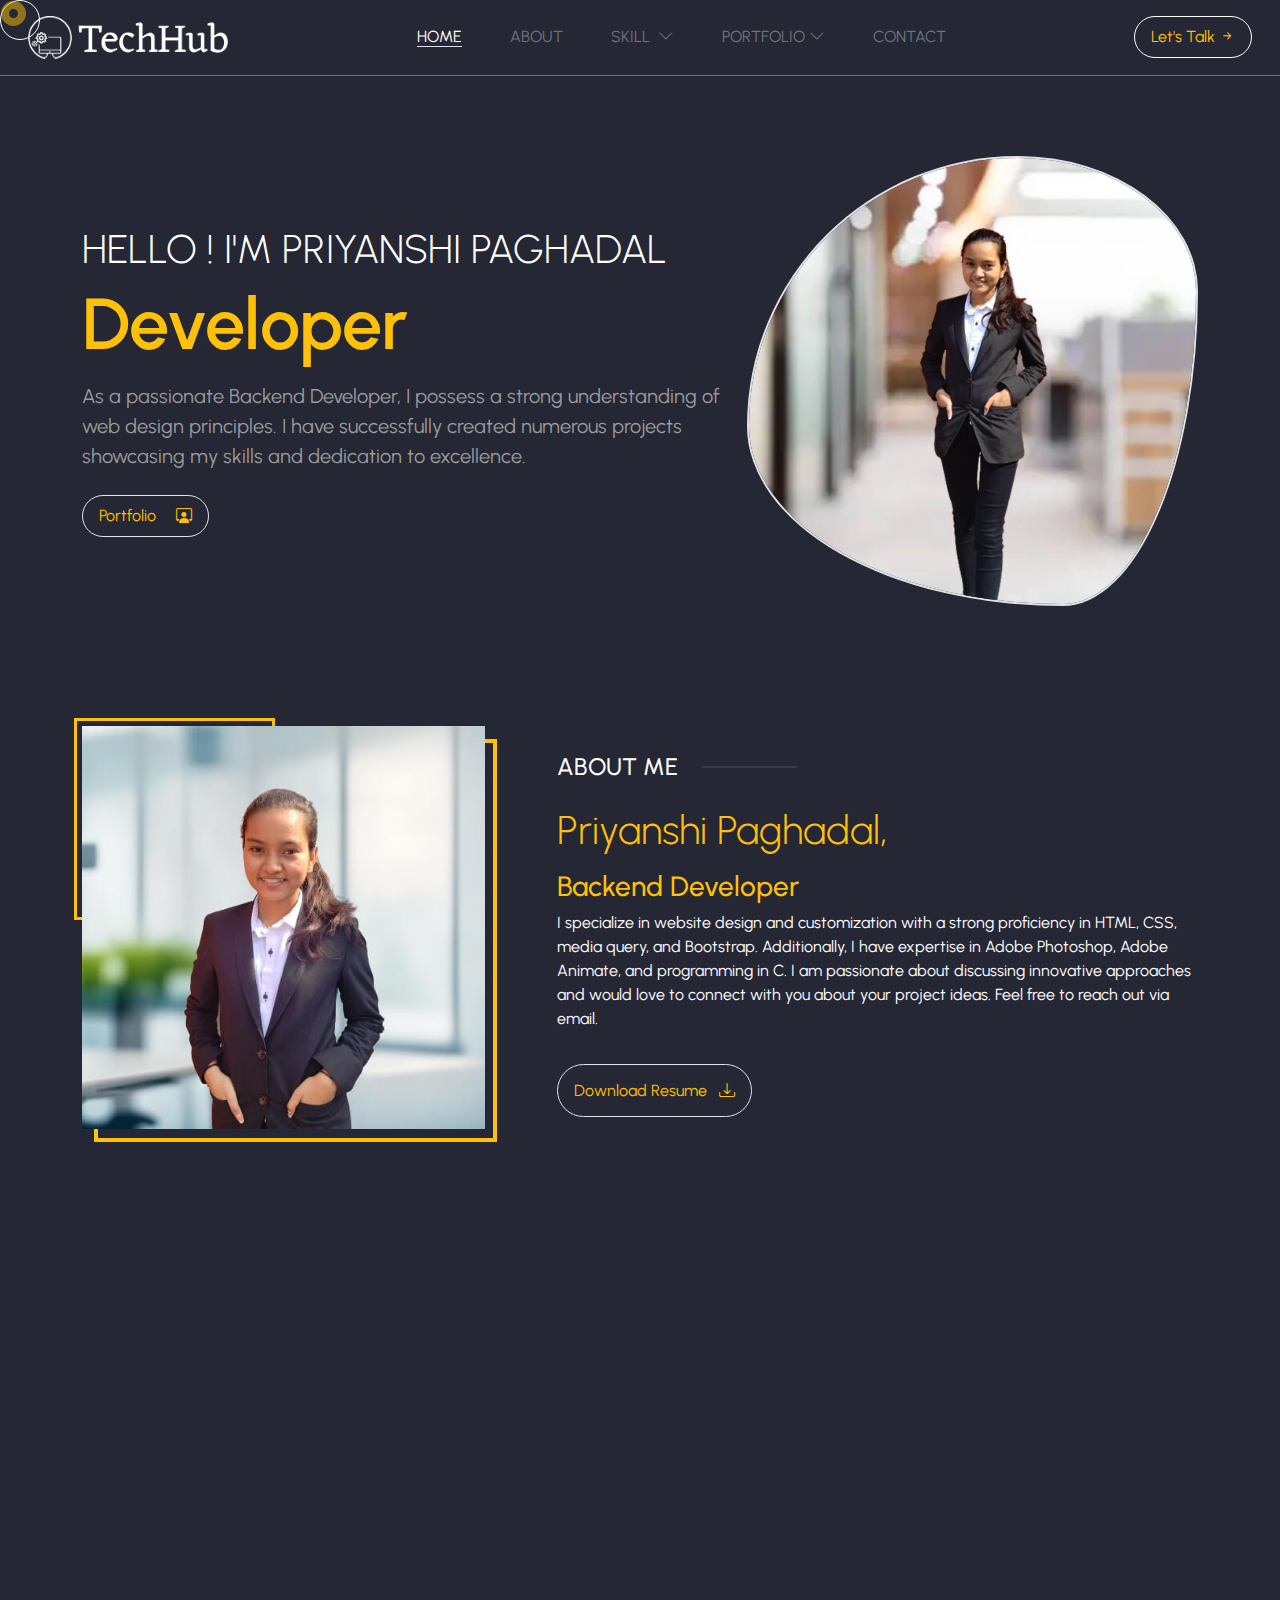
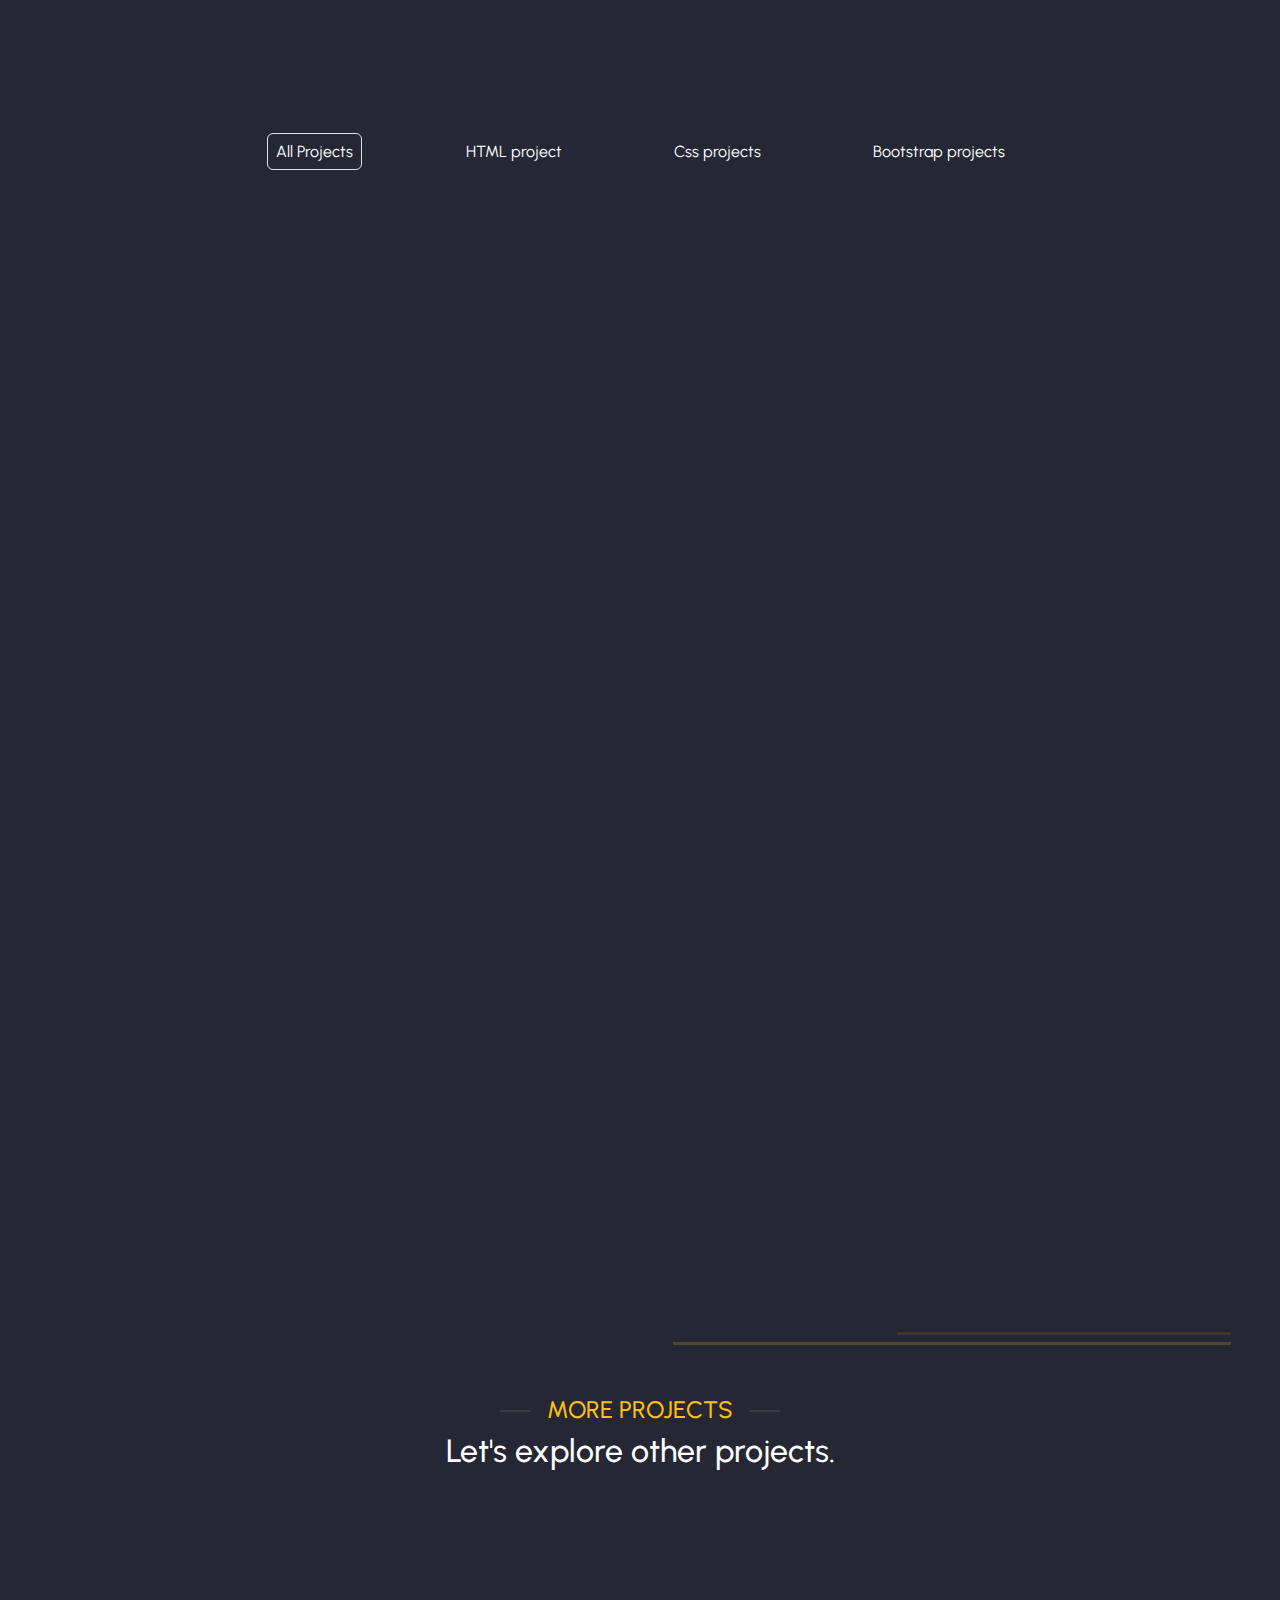
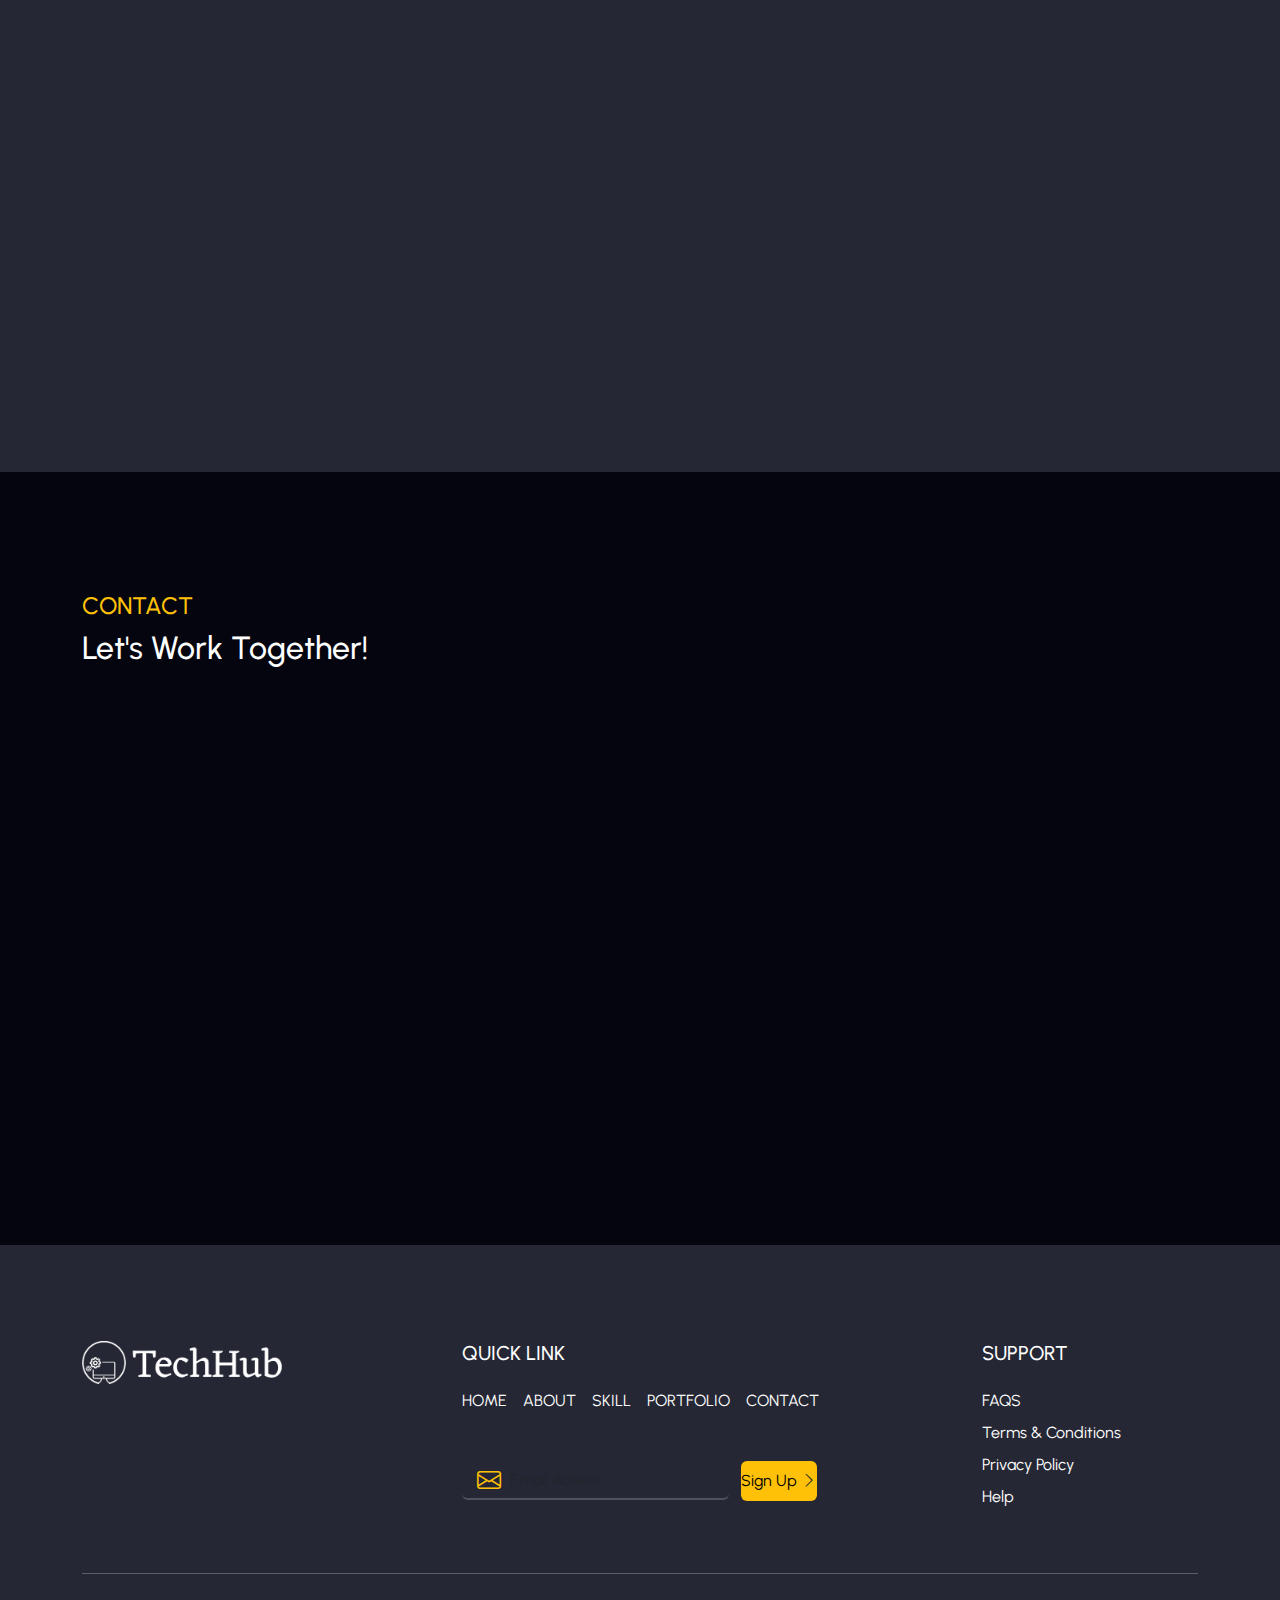
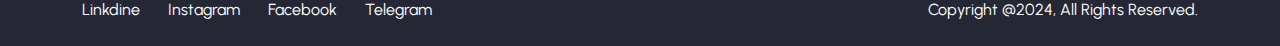
==== commit df0f774d: "Portfolio" ====
--- a/index.html
+++ b/index.html
@@ -5,7 +5,7 @@
     <meta name="viewport" content="width=device-width, initial-scale=1.0">
     <title>Home</title>
     <link rel="stylesheet" href="fonts/bt-icon/bootstrap-icons.min.css" type="text/css">
-    <link rel="favicon" href="img/fav.webp" type="icon">
+    <link rel="shortcut icon" href="img/fav.webp" type="image/x-icon">
     <link rel="stylesheet" href="fonts/urbanist/stylesheet.css" type="text/css">
     <link rel="stylesheet" href="css/animate.css" type="text/css">
     <link rel="stylesheet" href="css/animate.min.css" type="text/css">
@@ -197,39 +197,63 @@
         <div class="skill-inner">
             <div class="row">
                 <div class="col-12 col-md-6 col-lg-4 col-xl-3">
-                    <div class="skill-item text-center p-4 mx-3 animate__fadeInLeft wow">
-                        <img src="img/html.png" alt="html" title="html" width="100px"  class="bg-white">
+                    <div class="skill-item text-center p-4 mx-3 mt-5 animate__fadeInLeft wow">
+                        <img src="img/node.jpeg" alt="node" title="node" width="100px"  class="bg-white" height="50px">
+                        <h4 class="mt-3 mb-0">Node Js</h4>
+                    </div>
+                </div>
+                <div class="col-12 col-md-6 col-lg-4 col-xl-3">
+                    <div class="skill-item text-center p-4 mx-3 mt-5 animate__fadeInLeft wow">
+                        <img src="img/express.png" alt="express" title="express" width="100px"  class="bg-white" height="50px">
+                        <h4 class="mt-3 mb-0">Express Js</h4>
+                    </div>
+                </div>
+                <div class="col-12 col-md-6 col-lg-4 col-xl-3">
+                    <div class="skill-item text-center p-4 mx-3 mt-5 animate__fadeInLeft wow">
+                        <img src="img/mongo.png" alt="mongo" title="mongo" width="100px"  class="bg-white" height="50px">
+                        <h4 class="mt-3 mb-0">Mongo DB</h4>
+                    </div>
+                </div>
+                <div class="col-12 col-md-6 col-lg-4 col-xl-3">
+                    <div class="skill-item text-center p-4 mt-5 mx-3 animate__fadeInLeft wow">
+                        <img src="img/tailwind.png" alt="tailwind" title="tailwind" width="100px" height="55px">
+                        <h5 class="mt-3 mb-0">Tailwind CSS</h5>
+                    </div>
+                </div>
+                <div class="col-12 col-md-6 col-lg-4 col-xl-3">
+                    <div class="skill-item text-center p-4 mx-3 mt-5 animate__fadeInLeft wow">
+                        <img src="img/js.png" alt="js" title="js" width="100px"  class="bg-white" height="90px">
+                        <h4 class="mt-3 mb-0">JavaScript</h4>
+                    </div>
+                </div>
+                <div class="col-12 col-md-6 col-lg-4 col-xl-3">
+                    <div class="skill-item text-center p-4 mx-3 mt-5 animate__fadeInLeft wow">
+                        <img src="img/html.png" alt="html" title="html" width="100px"  class="bg-white" height="90px">
                         <h4 class="mt-3 mb-0">HTML/HTML5</h4>
                     </div>
                 </div>
                 <div class="col-12 col-md-6 col-lg-4 col-xl-3">
-                    <div class="skill-item text-center p-4 mx-3 mt-5 mt-md-0 animate__fadeInLeft wow">
-                        <img src="img/css.png" alt="css" title="css" width="100px" class="bg-white">
+                    <div class="skill-item text-center p-4 mx-3 mt-5 animate__fadeInLeft wow">
+                        <img src="img/css.png" alt="css" title="css" width="100px" class="bg-white" height="90px">
                         <h5 class="mt-3 mb-0">CSS/CSS3</h5>
                     </div>
                 </div>
                 <div class="col-12 col-md-6 col-lg-4 col-xl-3">
-                    <div class="skill-item text-center p-4 mx-3 mt-5 mt-lg-0 animate__fadeInLeft wow">
-                        <img src="img/media-queries.jpg" alt="media-queries" title="media-queries" width="100px">
+                    <div class="skill-item text-center p-4 mx-3 mt-5 animate__fadeInLeft wow">
+                        <img src="img/media-queries.jpg" alt="media-queries" title="media-queries" width="100px" height="90px">
                         <h5 class="mt-3 mb-0">MEDIA-QUERIES</h5>
                     </div>
                 </div>
                 <div class="col-12 col-md-6 col-lg-4 col-xl-3">
-                    <div class="skill-item text-center p-4 mx-3 mt-5 mt-xl-0 animate__fadeInLeft wow">
-                        <img src="img/bootstrap.jpg" alt="bootstrap" title="bootstrap" width="100px">
+                    <div class="skill-item text-center p-4 mx-3 mt-5 animate__fadeInLeft wow">
+                        <img src="img/bootstrap.jpg" alt="bootstrap" title="bootstrap" width="100px" height="90px">
                         <h5 class="mt-3 mb-0">BOOTSTRAP</h5>
                     </div>
                 </div>
                 <div class="col-12 col-md-6 col-lg-4 col-xl-3">
                     <div class="skill-item text-center p-4 mt-5 mx-3 animate__fadeInLeft wow">
-                        <img src="img/jquery.png" alt="jquery" title="jquery" width="100px">
+                        <img src="img/jquery.png" alt="jquery" title="jquery" width="100px" height="90px">
                         <h5 class="mt-3 mb-0">jquery</h5>
-                    </div>
-                </div>
-                <div class="col-12 col-md-6 col-lg-4 col-xl-3">
-                    <div class="skill-item text-center p-4 mt-5 mx-3 animate__fadeInLeft wow">
-                        <img src="img/tailwind.png" alt="tailwind" title="tailwind" width="100px" height="90px">
-                        <h5 class="mt-3 mb-0">Tailwind</h5>
                     </div>
                 </div>
                 <div class="col-12 col-md-6 col-lg-4 col-xl-3">
@@ -333,7 +357,7 @@
                         <div class="portfolio-item px-2 pt-2 pb-4 text-center rounded-2 mb-4 overflow-hidden animate__fadeIn wow" data-wow-delay="0.1s">
                             <img src="img/css-project.png" alt="css-project" title="css-project" width="100%">
                             <h4 class="my-3">CSS Project</h4>
-                            <a href="https://661bf462adfe0982b94afccc--beamish-faloodeh-9ef7a5.netlify.app/" target="_blank" class="text-decoration-none text-white border rounded-pill px-3 py-2 d-inline-block theme-btn">
+                            <a href="https://6713c5de57a13bc4cb387cf8--guileless-tiramisu-b9f76d.netlify.app/" target="_blank" class="text-decoration-none text-white border rounded-pill px-3 py-2 d-inline-block theme-btn">
                                 VIEW DEMO
                                 <i class="bi bi-chevron-double-right"></i>
                             </a>
@@ -353,7 +377,7 @@
                         <div class="portfolio-item px-2 pt-2 pb-4 text-center rounded-2 mb-4 overflow-hidden mb-lg-0 animate__fadeIn wow" data-wow-delay="0.3s">
                             <img src="img/css-project-3.png" alt="css-project" title="css-project" width="100%">
                             <h4 class="my-3">CSS Project</h4>
-                            <a href="https://661bf0380e8b6e7d63e54a7f--loquacious-ganache-6fa459.netlify.app/" target="_blank" class="text-decoration-none text-white border rounded-pill px-3 py-2 d-inline-block theme-btn">
+                            <a href="https://6713d259c5a156d09049f45b--incomparable-genie-c19bd1.netlify.app/" target="_blank" class="text-decoration-none text-white border rounded-pill px-3 py-2 d-inline-block theme-btn">
                                 VIEW DEMO
                                 <i class="bi bi-chevron-double-right"></i>
                             </a>
@@ -363,7 +387,7 @@
                         <div class="portfolio-item px-2 pt-2 pb-4 text-center rounded-2 mb-4 overflow-hidden mb-lg-0 animate__fadeIn wow" data-wow-delay="0.4s">
                             <img src="img/css-project-4.png" alt="css-project" title="css-project" width="100%">
                             <h4 class="my-3">CSS Project</h4>
-                            <a href="https://661bf305824e4d80741f86ed--cozy-donut-c27ae2.netlify.app/" target="_blank" class="text-decoration-none text-white border rounded-pill px-3 py-2 d-inline-block theme-btn">
+                            <a href="https://6713df93086477db88b7bc9d--rococo-bienenstitch-ae06d7.netlify.app/" target="_blank" class="text-decoration-none text-white border rounded-pill px-3 py-2 d-inline-block theme-btn">
                                 VIEW DEMO
                                 <i class="bi bi-chevron-double-right"></i>
                             </a>
@@ -519,43 +543,10 @@
                     <div class="project-item position-relative overflow-hidden mb-4 animate__bounceIn wow">
                         <img src="img/zomato-web-mockup.jpg" alt="rnw-web" title="rnw-web" width="100%" height="280px">
                         <div class="project-content position-absolute top-100 visiblity-hidden d-flex align-items-center justify-content-center flex-column opacity-0 w-100 h-100 text-center">
-                            <a href="javascript:void(0)" target="_blank" class="fs-1 text-dark">
+                            <a href="other-projects.html" target="_blank" class="fs-1 text-dark">
                                 <i class="bi bi-arrow-right-circle"></i>
                             </a>
-                            <p class="text-dark fs-3">Click here to see ui design.</p>
-                        </div>
-                    </div>
-                </div>
-                <div class="col-12 col-md-6 col-xl-4 col-xxl-3">
-                    <div class="project-item position-relative overflow-hidden mb-4 animate__bounceIn wow">
-                        <img src="img/fitness-app-mockup.jpg" alt="rnw-web" title="rnw-web" width="100%" height="450px">
-                        <div class="project-content position-absolute top-100 visiblity-hidden d-flex align-items-center justify-content-center flex-column opacity-0 w-100 h-100 text-center">
-                            <a href="javascript:void(0)" target="_blank" class="fs-1 text-dark">
-                                <i class="bi bi-arrow-right-circle"></i>
-                            </a>
-                            <p class="text-dark fs-3">Click here to see ui design.</p>
-                        </div>
-                    </div>
-                </div>
-                <div class="col-12 col-md-6 col-xl-4 col-xxl-3">
-                    <div class="project-item position-relative overflow-hidden mb-4 animate__bounceIn wow">
-                        <img src="img/visiting-card-2-mockup.jpg" alt="rnw-web" title="rnw-web" width="100%" height="300px">
-                        <div class="project-content position-absolute top-100 visiblity-hidden d-flex align-items-center justify-content-center flex-column opacity-0 w-100 h-100 text-center">
-                            <a href="javascript:void(0)" target="_blank" class="fs-1 text-dark">
-                                <i class="bi bi-arrow-right-circle"></i>
-                            </a>
-                            <p class="text-dark fs-3">Click here to see visiting card.</p>
-                        </div>
-                    </div>
-                </div>
-                <div class="col-12 col-md-6 col-xl-4 col-xxl-3">
-                    <div class="project-item position-relative overflow-hidden animate__bounceIn wow">
-                        <img src="img/game-mockup.jpg" alt="rnw-web" title="rnw-web" width="100%" height="300px">
-                        <div class="project-content position-absolute top-100 visiblity-hidden d-flex align-items-center justify-content-center flex-column opacity-0 w-100 h-100 text-center">
-                            <a href="javascript:void(0)" target="_blank" class="fs-1 text-dark">
-                                <i class="bi bi-arrow-right-circle"></i>
-                            </a>
-                            <p class="text-dark fs-3">Click here to see ui design.</p>
+                            <p class="text-dark fs-3">Click here to view all Projects.</p>
                         </div>
                     </div>
                 </div>
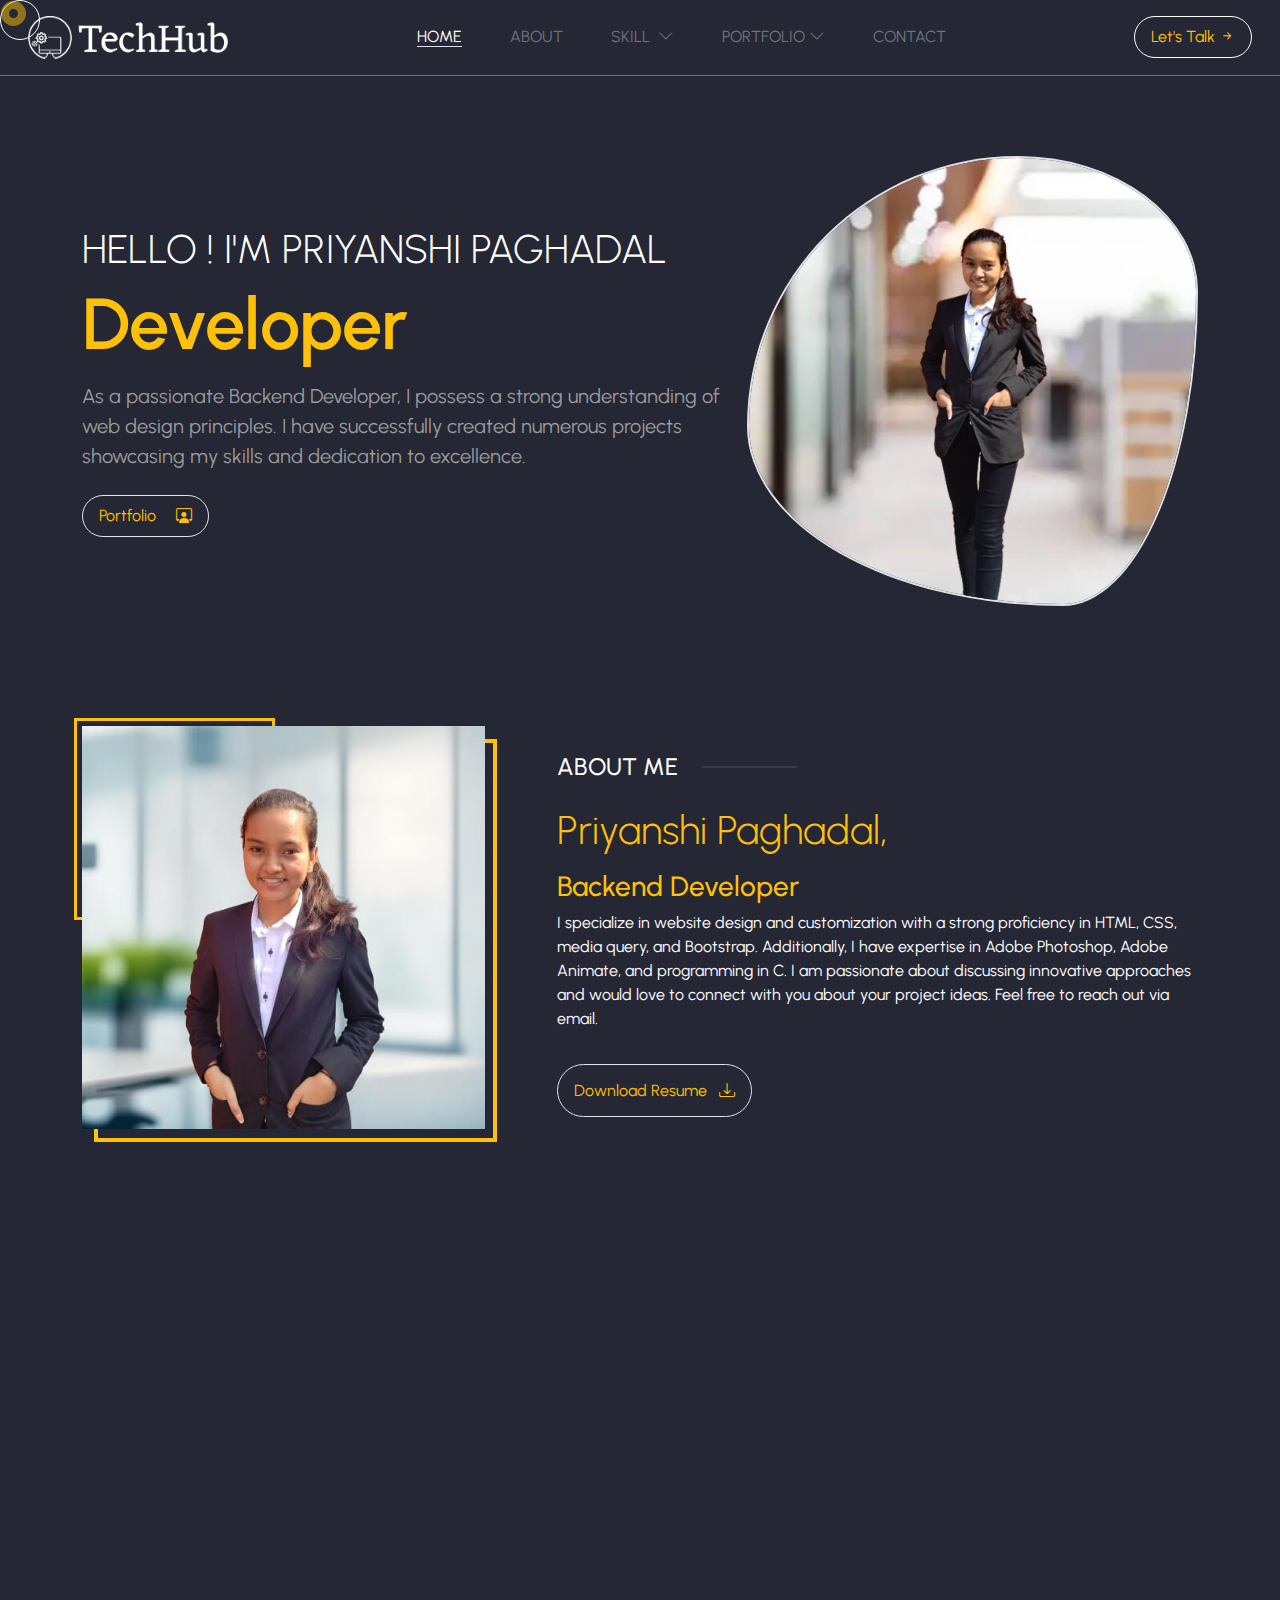
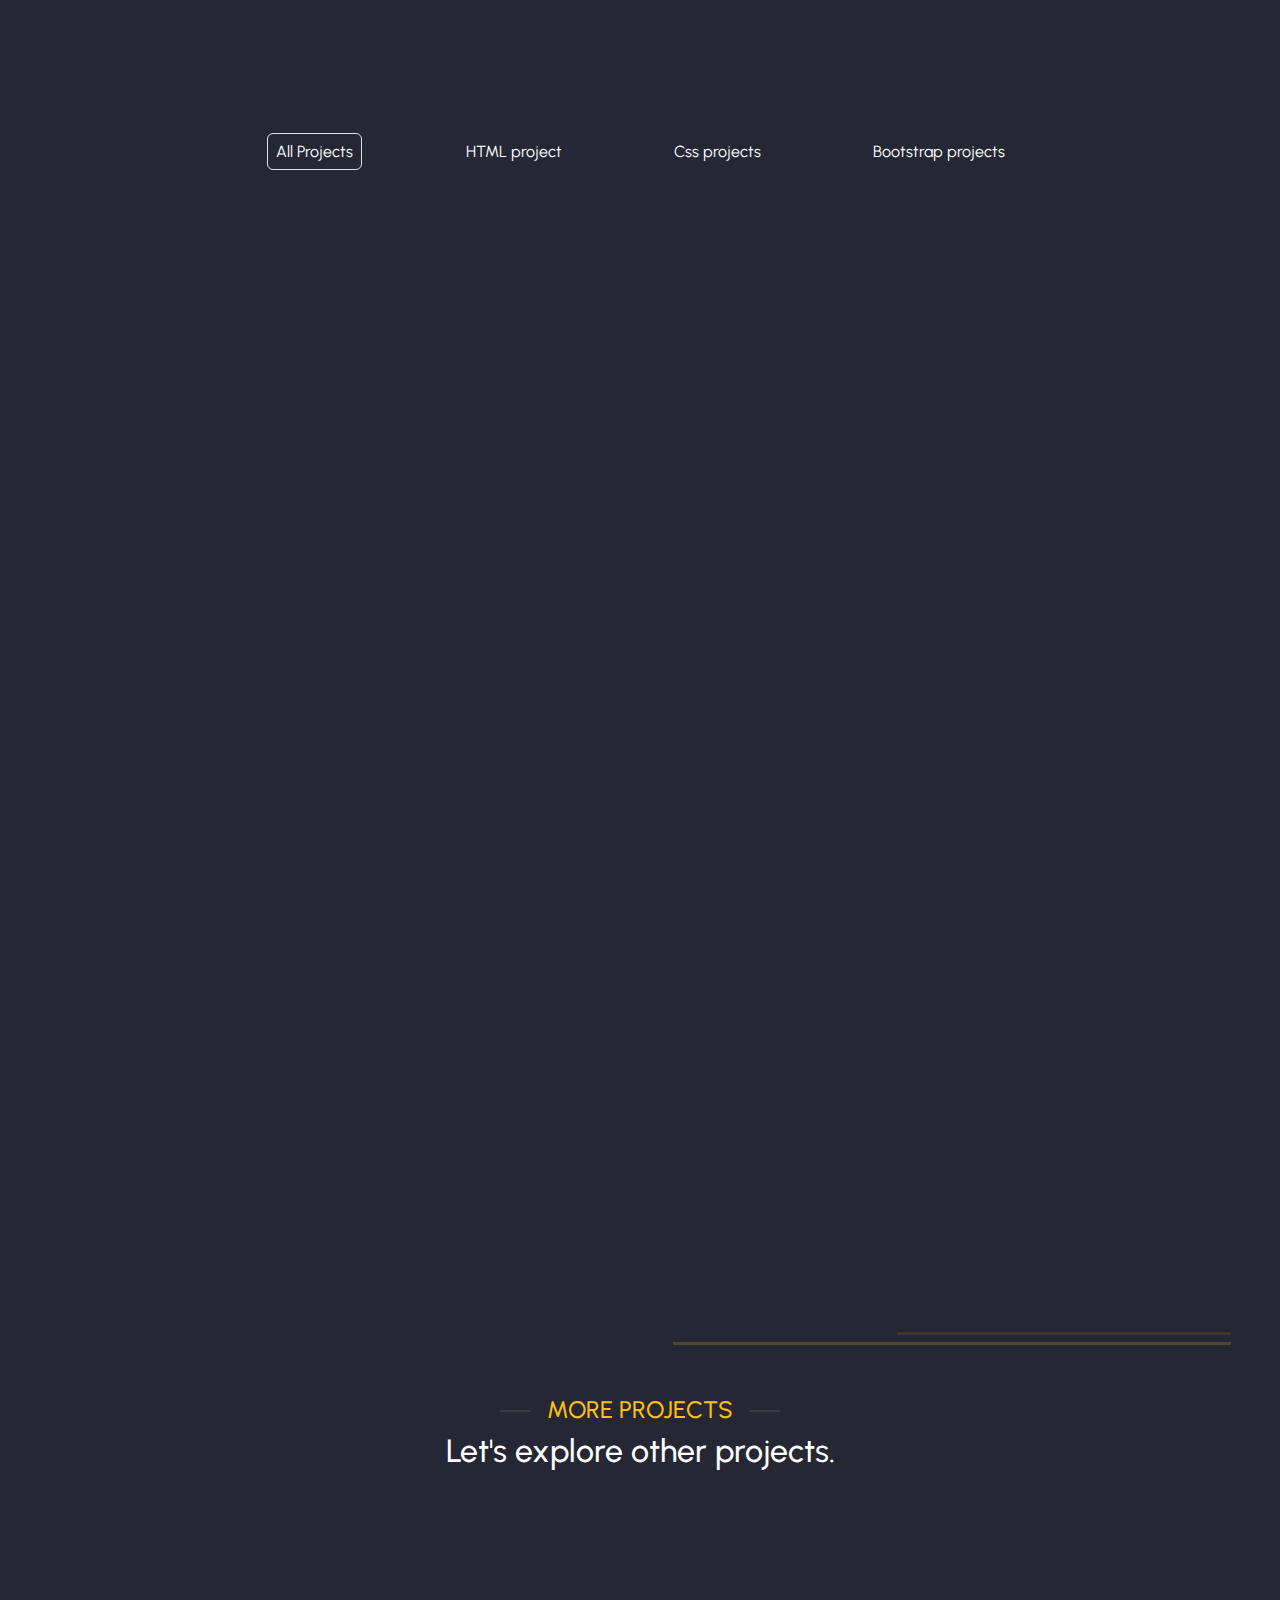
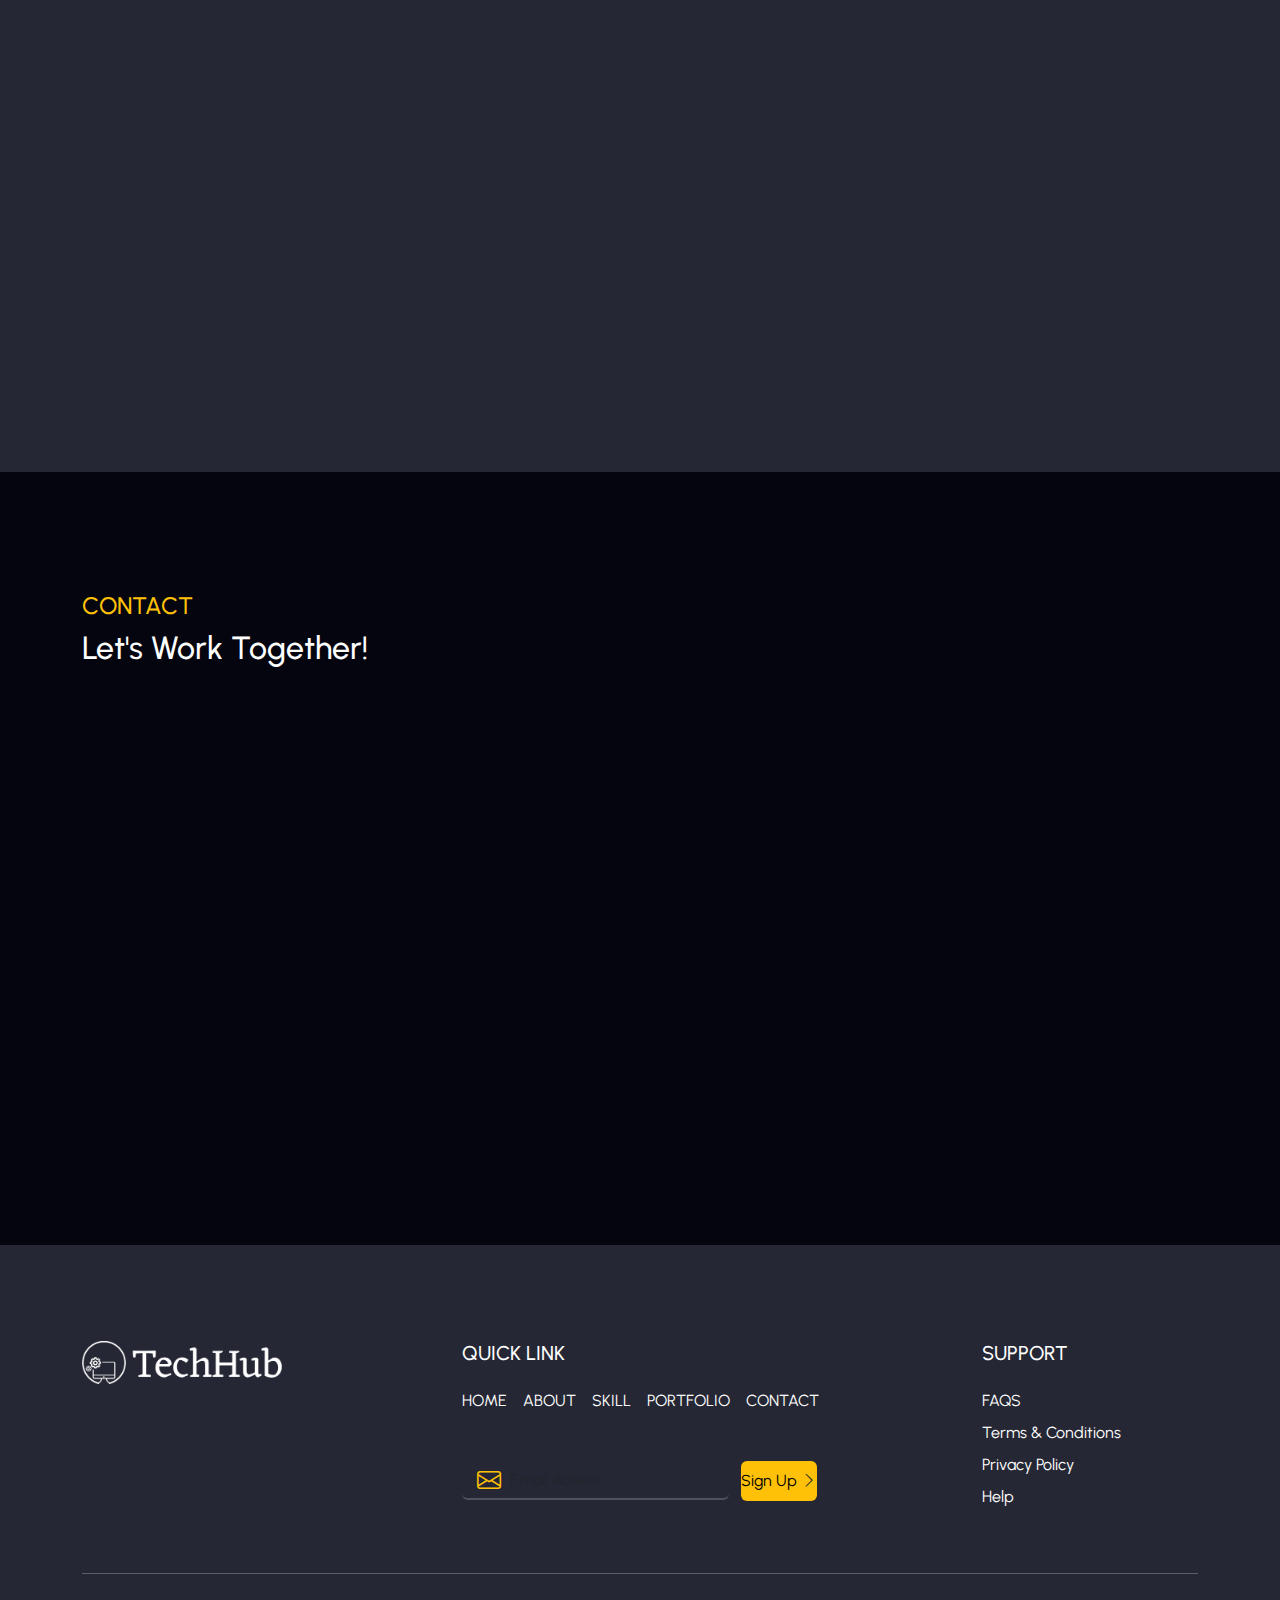
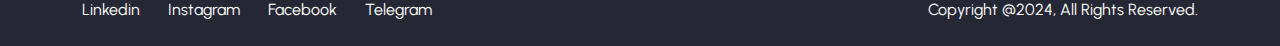
==== commit 42d31d5f: "Projects" ====
--- a/index.html
+++ b/index.html
@@ -619,7 +619,7 @@
                             <a href="https://www.linkedin.com/in/priyanshi-paghadal-80b98b24a/?originalSubdomain=in" target="_blank" class="text-decoration-none bg-white me-3 fs-5 rounded-2 d-inline-block">
                                 <i class="bi bi-linkedin text-dark"></i>
                             </a>
-                            <a href="https://www.instagram.com/p_r_i_y_u.02/" target="_blank" class="text-decoration-none bg-white me-3 fs-5 rounded-2 d-inline-block">
+                            <a href="https://www.instagram.com/_.priyanshi._.97/" target="_blank" class="text-decoration-none bg-white me-3 fs-5 rounded-2 d-inline-block">
                                 <i class="bi bi-instagram text-dark"></i>
                             </a>
                             <a href="https://web.telegram.org/k/" target="_blank"  class="text-decoration-none bg-white me-3 fs-5 rounded-2 d-inline-block">
@@ -705,8 +705,8 @@
         <div class="copyright border-top border-white border-opacity-25 pt-4">
             <div class=" justify-content-between d-lg-flex">
                 <div class="social-app">
-                    <a href="https://www.linkedin.com/in/priyanshi-paghadal-80b98b24a/?originalSubdomain=in" target="_blank" class="text-decoration-none text-white me-4">Linkdine</a>
-                    <a href="https://www.instagram.com/p_r_i_y_u.02/" target="_blank" class="text-decoration-none text-white me-4">Instagram</a>
+                    <a href="https://www.linkedin.com/in/priyanshi-paghadal-80b98b24a/?originalSubdomain=in" target="_blank" class="text-decoration-none text-white me-4">Linkedin</a>
+                    <a href="https://www.instagram.com/_.priyanshi._.97/" target="_blank" class="text-decoration-none text-white me-4">Instagram</a>
                     <a href="javascript:void(0)" class="text-decoration-none text-white me-4">Facebook</a>
                     <a href="https://web.telegram.org/k/" target="_blank" class="text-decoration-none text-white me-4">Telegram</a>
                 </div>
--- a/css/style.css
+++ b/css/style.css
@@ -53,6 +53,15 @@
 }
 .skill-inner , .portfolio-inner , .more-projects-inner{
     padding-top: 60px;
+}
+::-webkit-scrollbar{
+    width: 10px;
+}
+::-webkit-scrollbar-thumb{
+    background-color: #383c40;
+}
+::-webkit-scrollbar-track{
+    background-color: #1f212c;
 }
 
 /* LOADER */
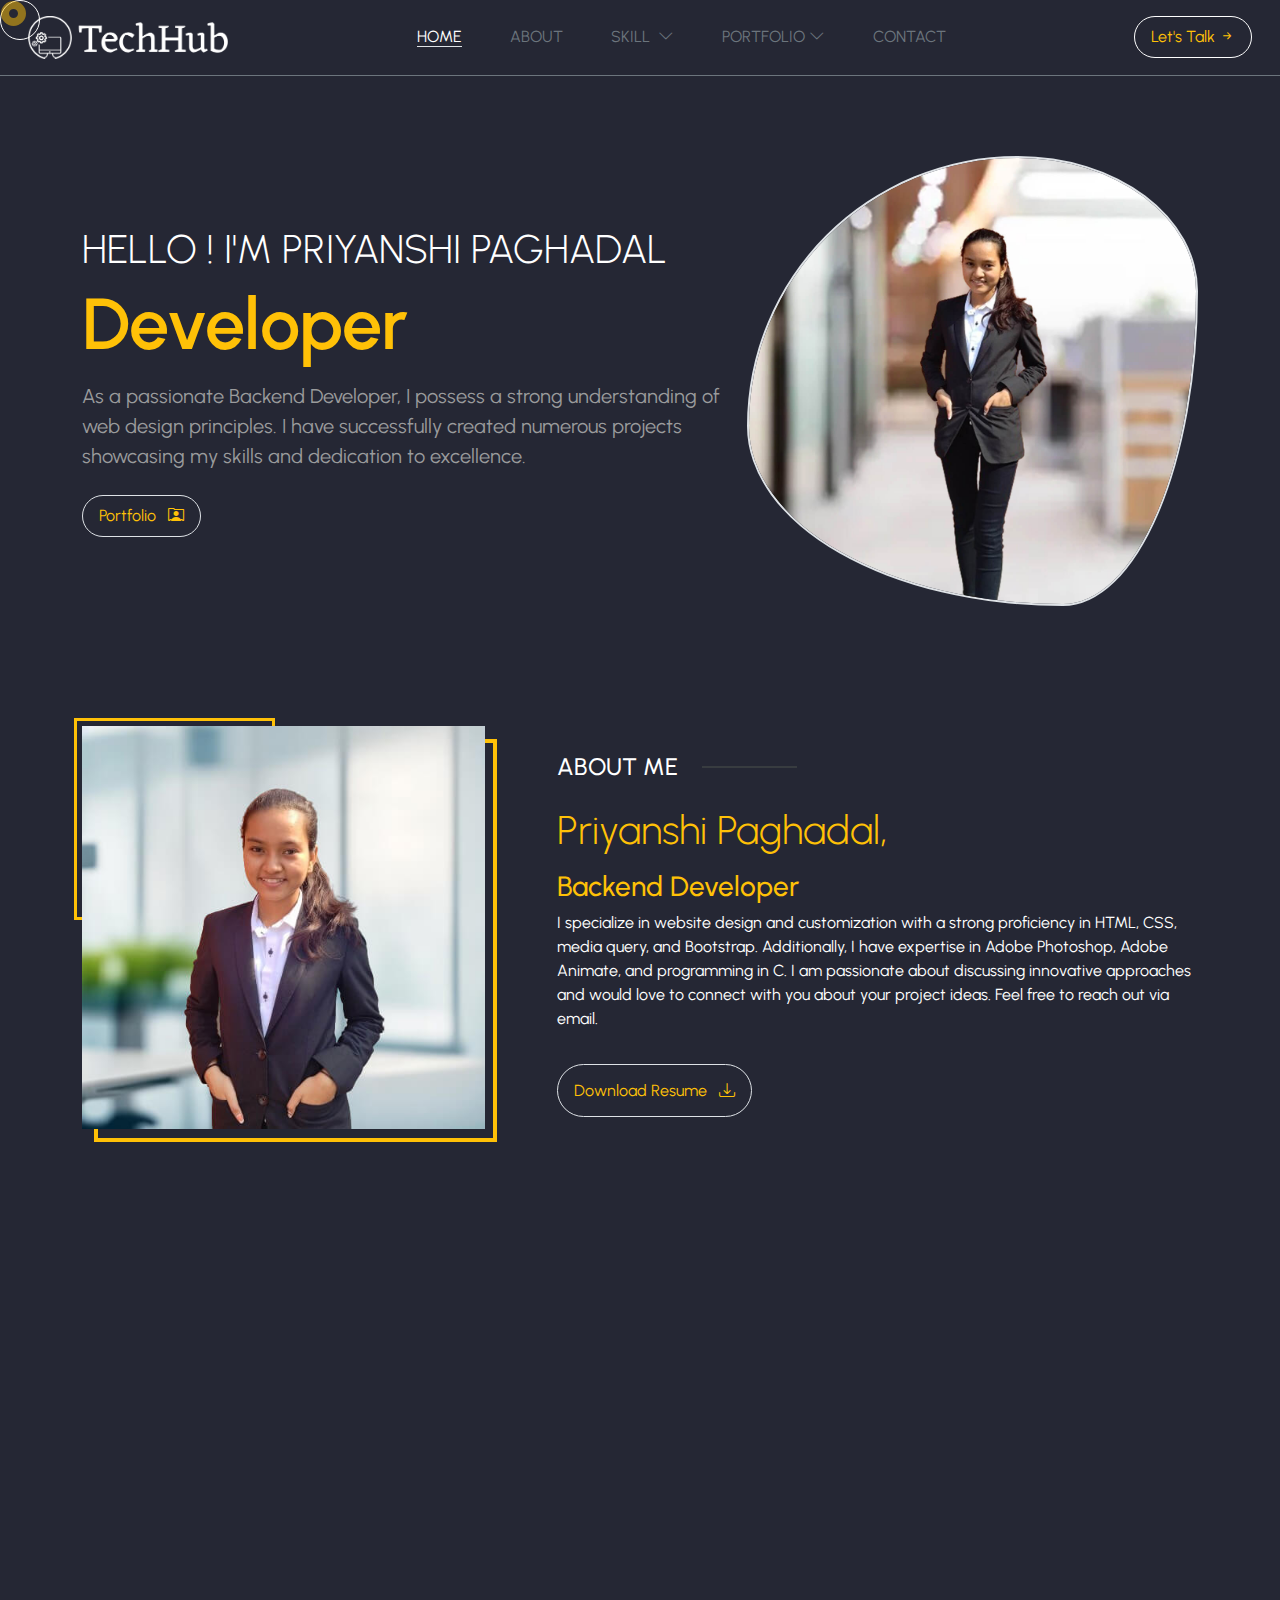
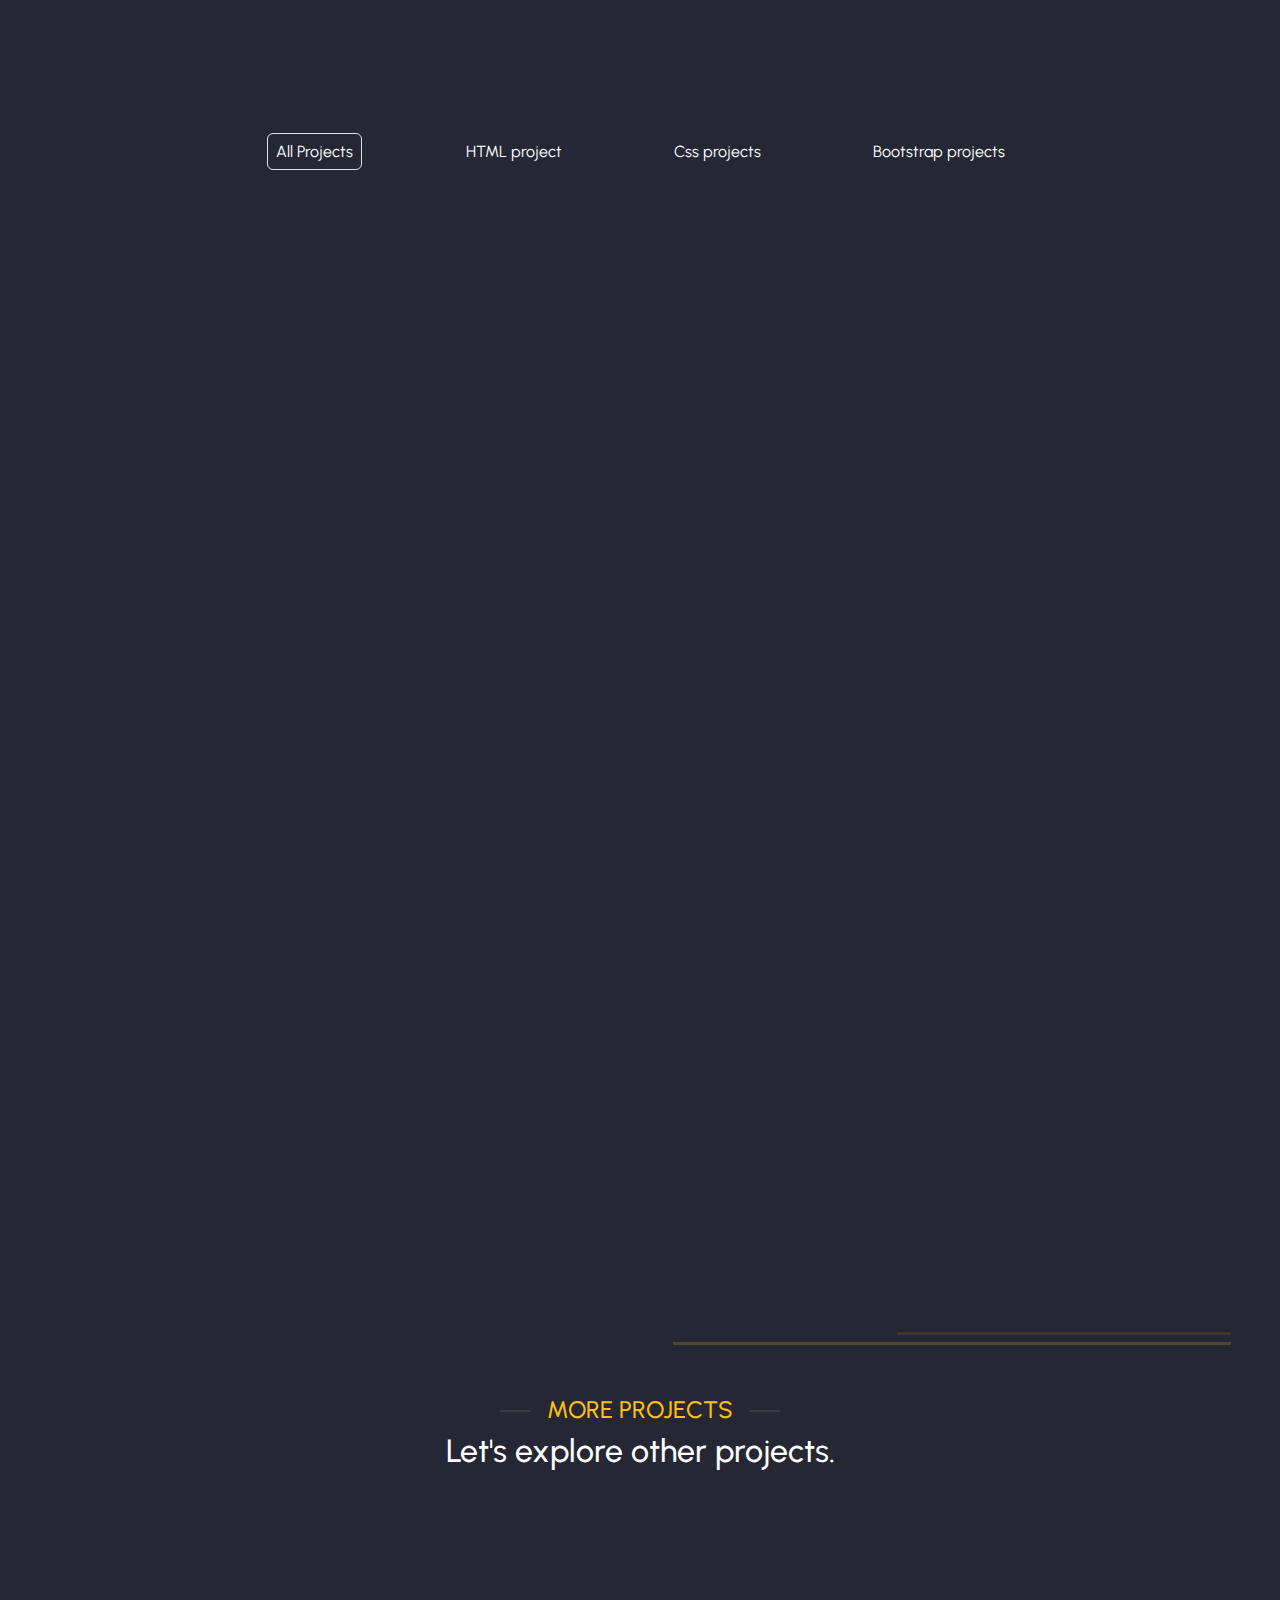
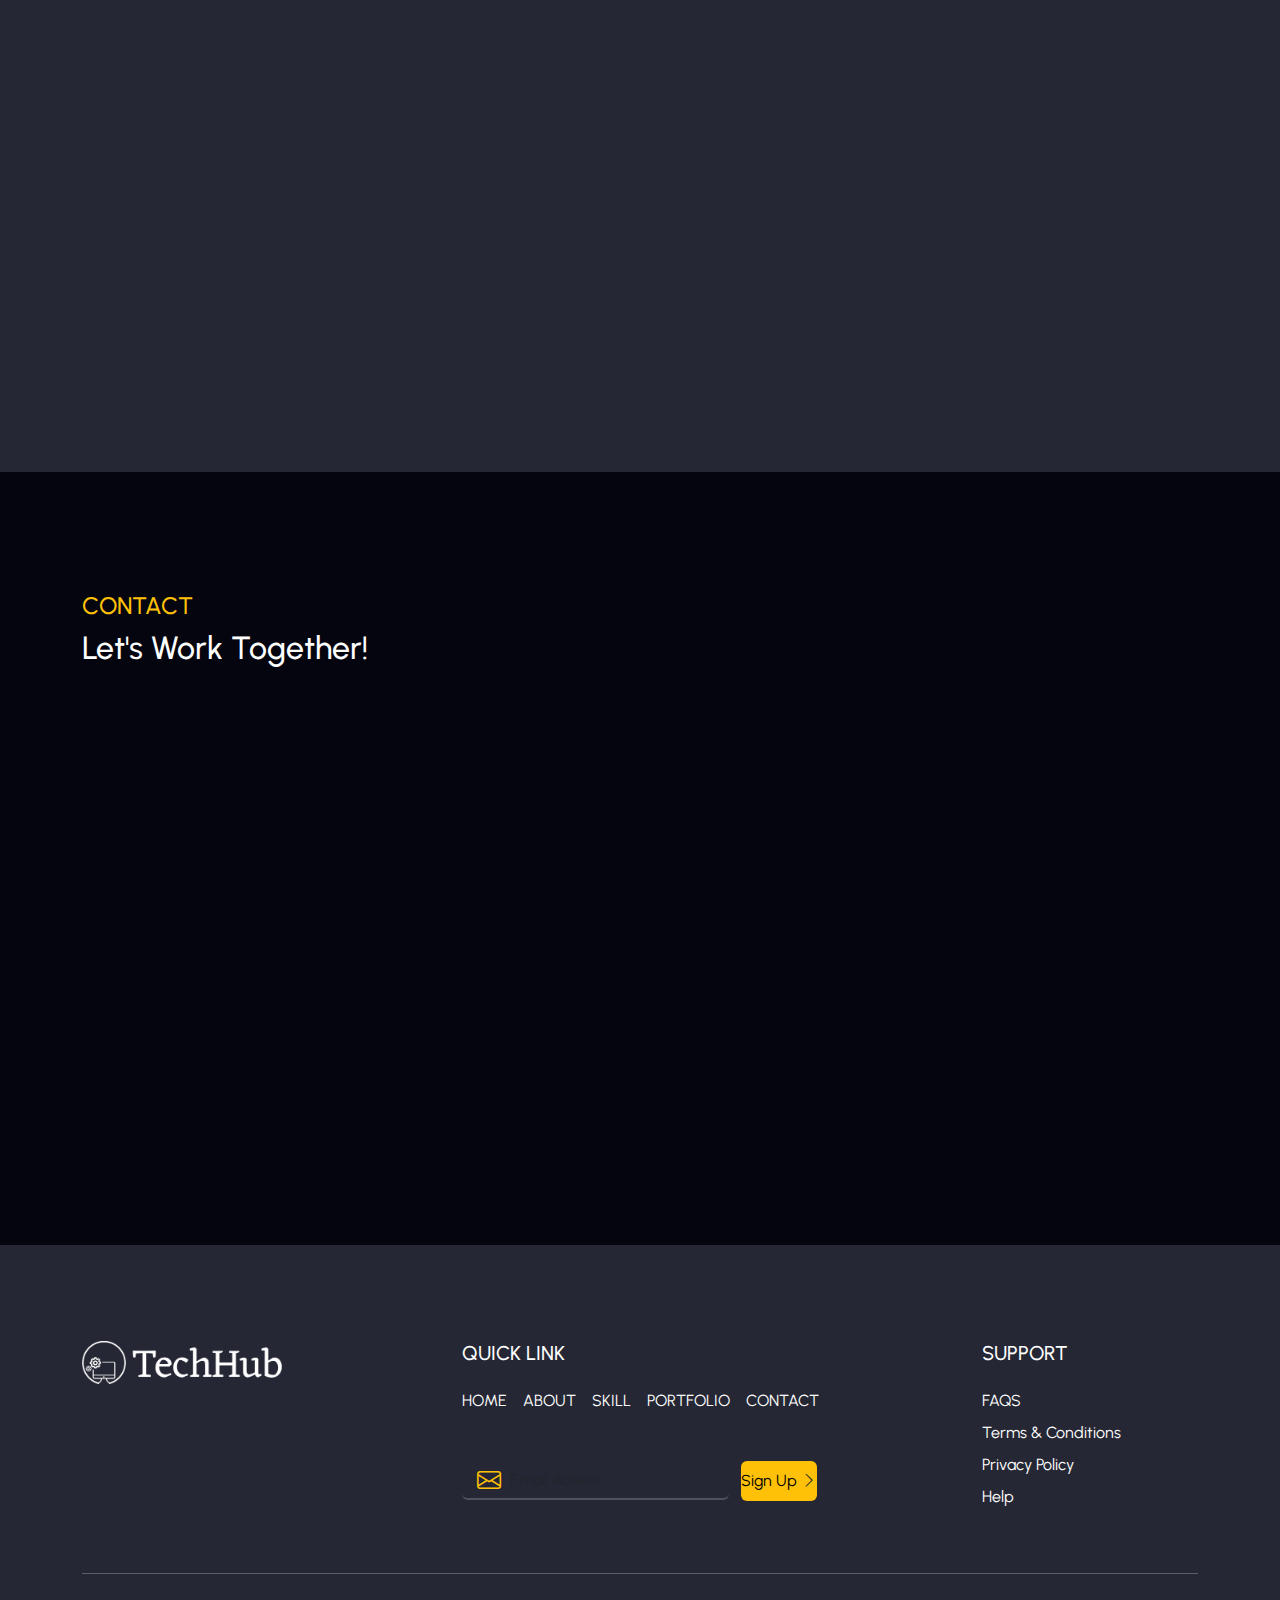
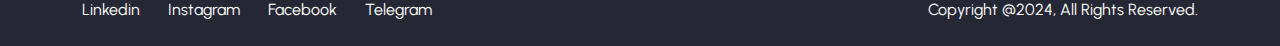
==== commit 948893f4: "Portfolio" ====
--- a/index.html
+++ b/index.html
@@ -79,7 +79,7 @@
                 </li>
             </ul>
         </nav>
-        <a href="javascript:void(0)" class="text-decoration-none border border-white rounded-pill px-3 py-2 theme-btn d-inline-block text-warning d-none d-lg-block">
+        <a href="#talk" class="text-decoration-none border border-white rounded-pill px-3 py-2 theme-btn d-inline-block text-warning d-none d-lg-block">
             Let's Talk
             <i class="bi bi-arrow-right-short"></i>
         </a>
@@ -108,9 +108,9 @@
                         </li>
                     </ul>
                     <p class="fs-5 mb-4">As a passionate Backend Developer, I possess a strong understanding of web design principles. I have successfully created numerous projects showcasing my skills and dedication to excellence.</p>
-                    <a href="#portfolio" class="rounded-pill border text-decoration-none px-3 py-2 d-inline-block theme-btn text-warning">
+                    <a href="#project" class="rounded-pill border text-decoration-none px-3 py-2 d-inline-block theme-btn text-warning">
                         Portfolio
-                        <i class="bi bi-person-workspace ps-3"></i>
+                        <i class="bi bi-person-rolodex ms-2"></i>
                     </a>
                 </div>
             </div>
@@ -139,7 +139,7 @@
                     <h2 class="text-warning my-3 display-6">Priyanshi Paghadal,</h2>
                     <h3 class="text-warning">Backend Developer</h3>
                     <p class="lh-lg mb-5">I specialize in website design and customization with a strong proficiency in HTML, CSS, media query, and Bootstrap. Additionally, I have expertise in Adobe Photoshop, Adobe Animate, and programming in C. I am passionate about discussing innovative approaches and would love to connect with you about your project ideas. Feel free to reach out via email.</p>
-                    <a href="document/Resume.pdf" class="text-decoration-none px-3 py-3 rounded-pill border theme-btn text-warning" target="_blank">
+                    <a href="document/Priyanshi_paghadal_backend.pdf" class="text-decoration-none px-3 py-3 rounded-pill border theme-btn text-warning" target="_blank">
                         Download Resume
                         <i class="bi bi-download ps-2"></i>
                     </a>
@@ -329,8 +329,8 @@
 <!-- PORTFOLIO -->
 
 <section id="tabs" class="portfolio">
-    <div class="container">
-        <div class="portfolio-title text-center animate__pulse wow">
+    <div class="container" id="portfolio">
+        <div class="portfolio-title text-center animate__pulse wow" id="project">
             <h4 class="d-inline-block px-4 position-relative text-warning">PORTFOLIO</h4>
             <h2>Elevate your brand to new heights with my expertise</h2>
         </div>
@@ -559,7 +559,7 @@
 
 <section class="contact" id="contact">
     <div class="container">
-        <div class="contact-title">
+        <div class="contact-title" id="talk">
             <h4 class="text-warning">CONTACT</h4>
             <h2>Let's Work Together!</h2>
         </div>
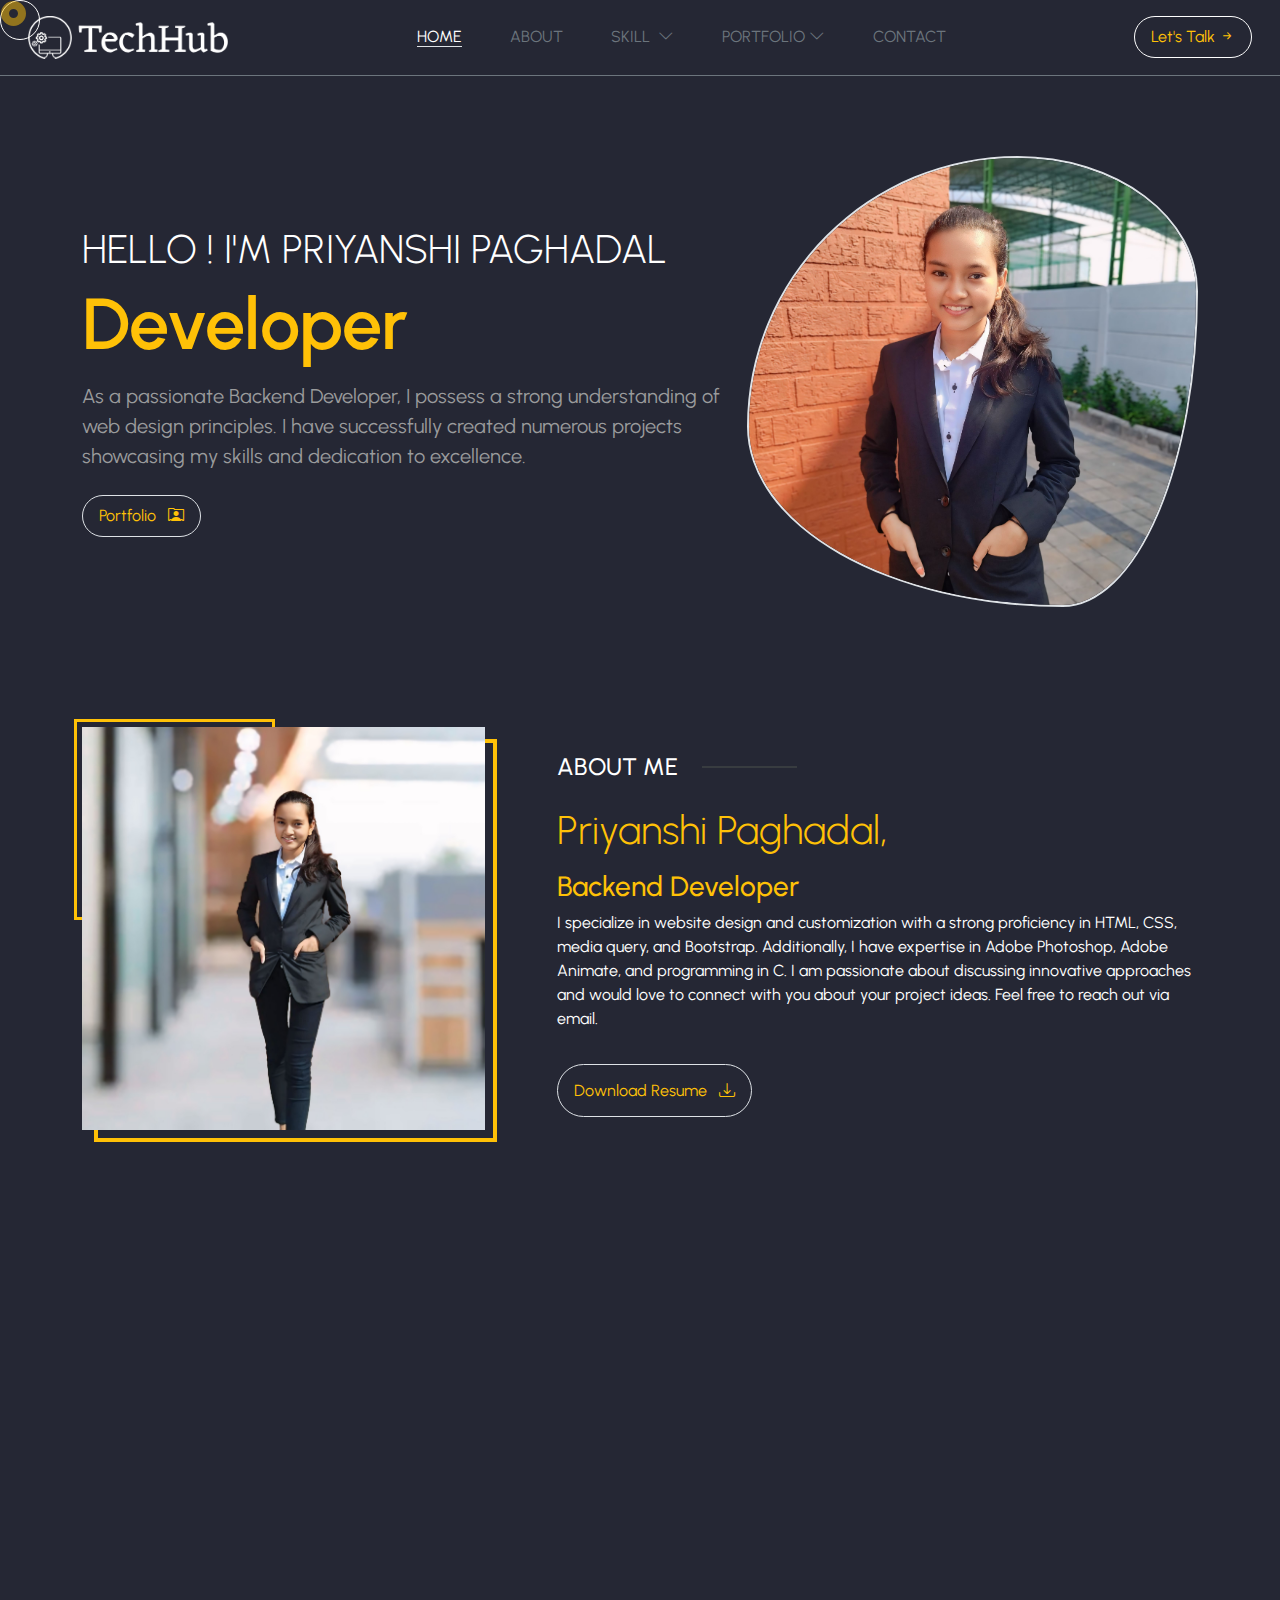
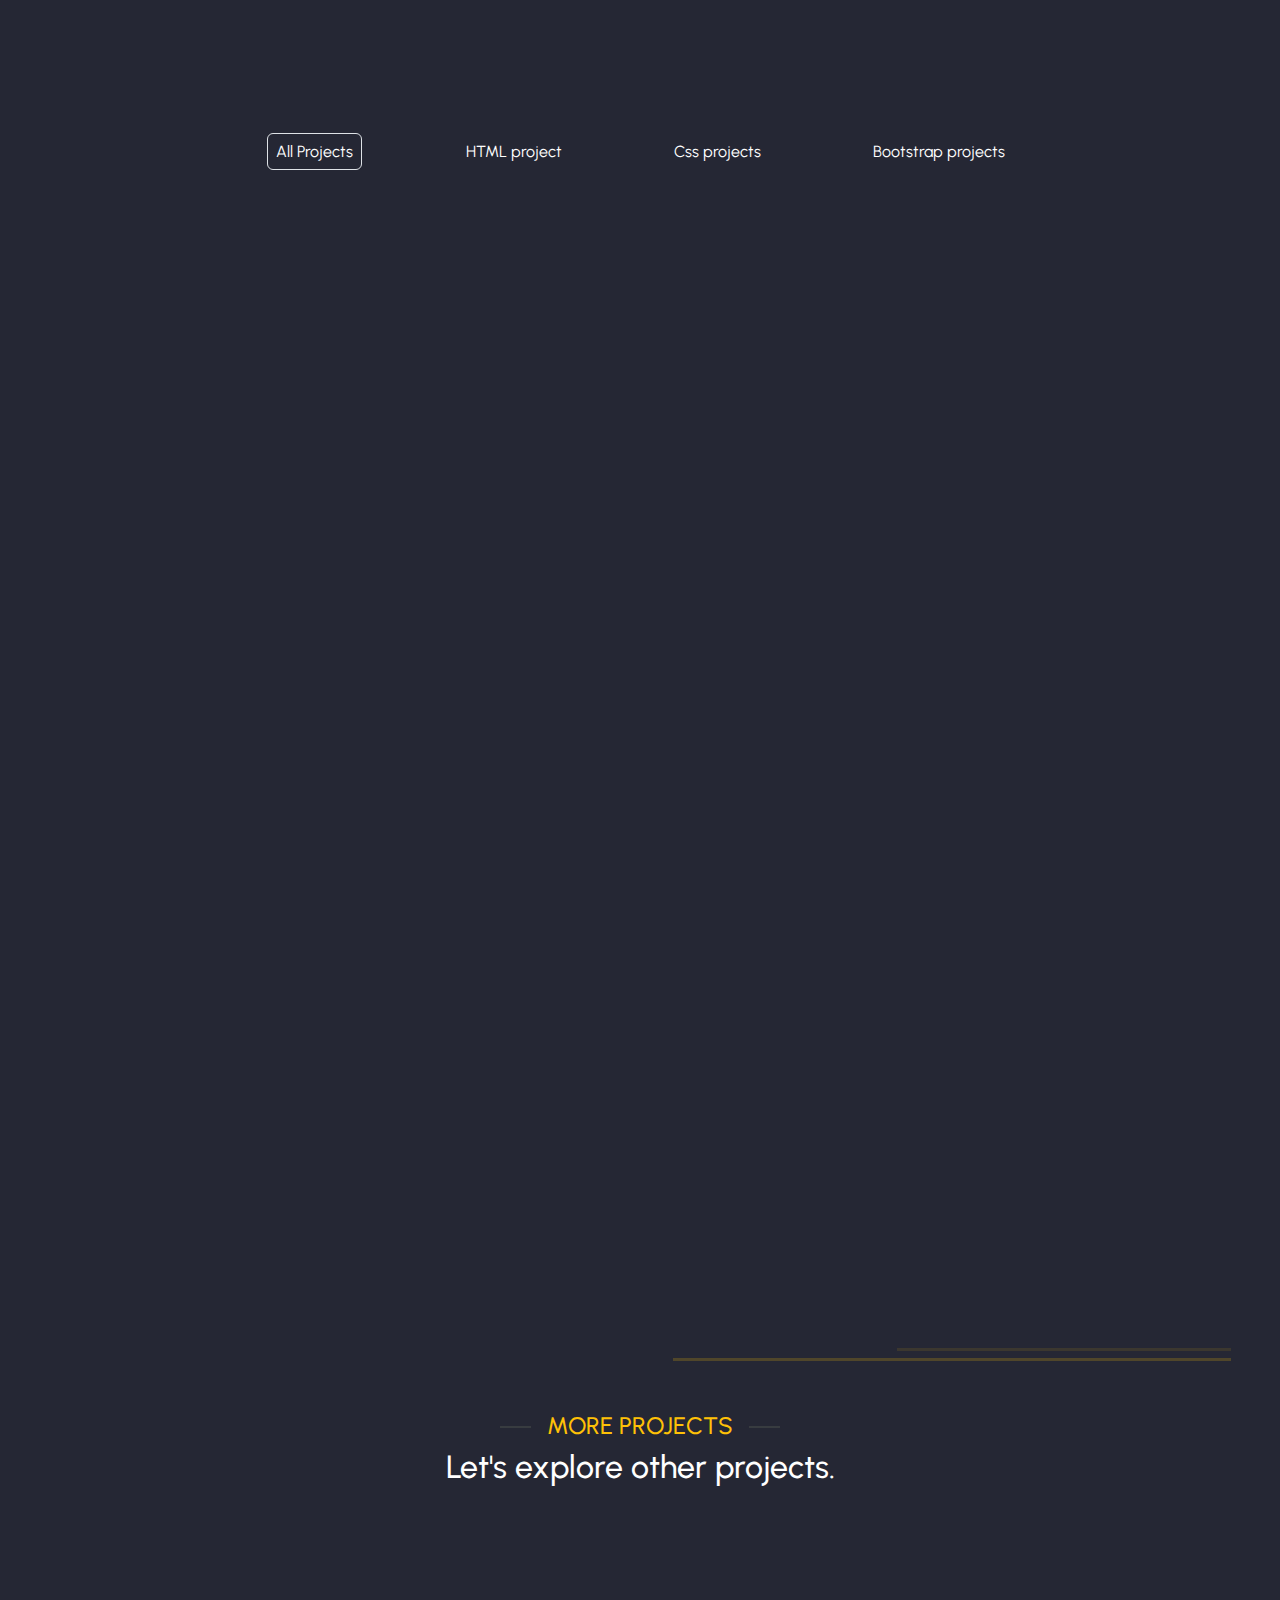
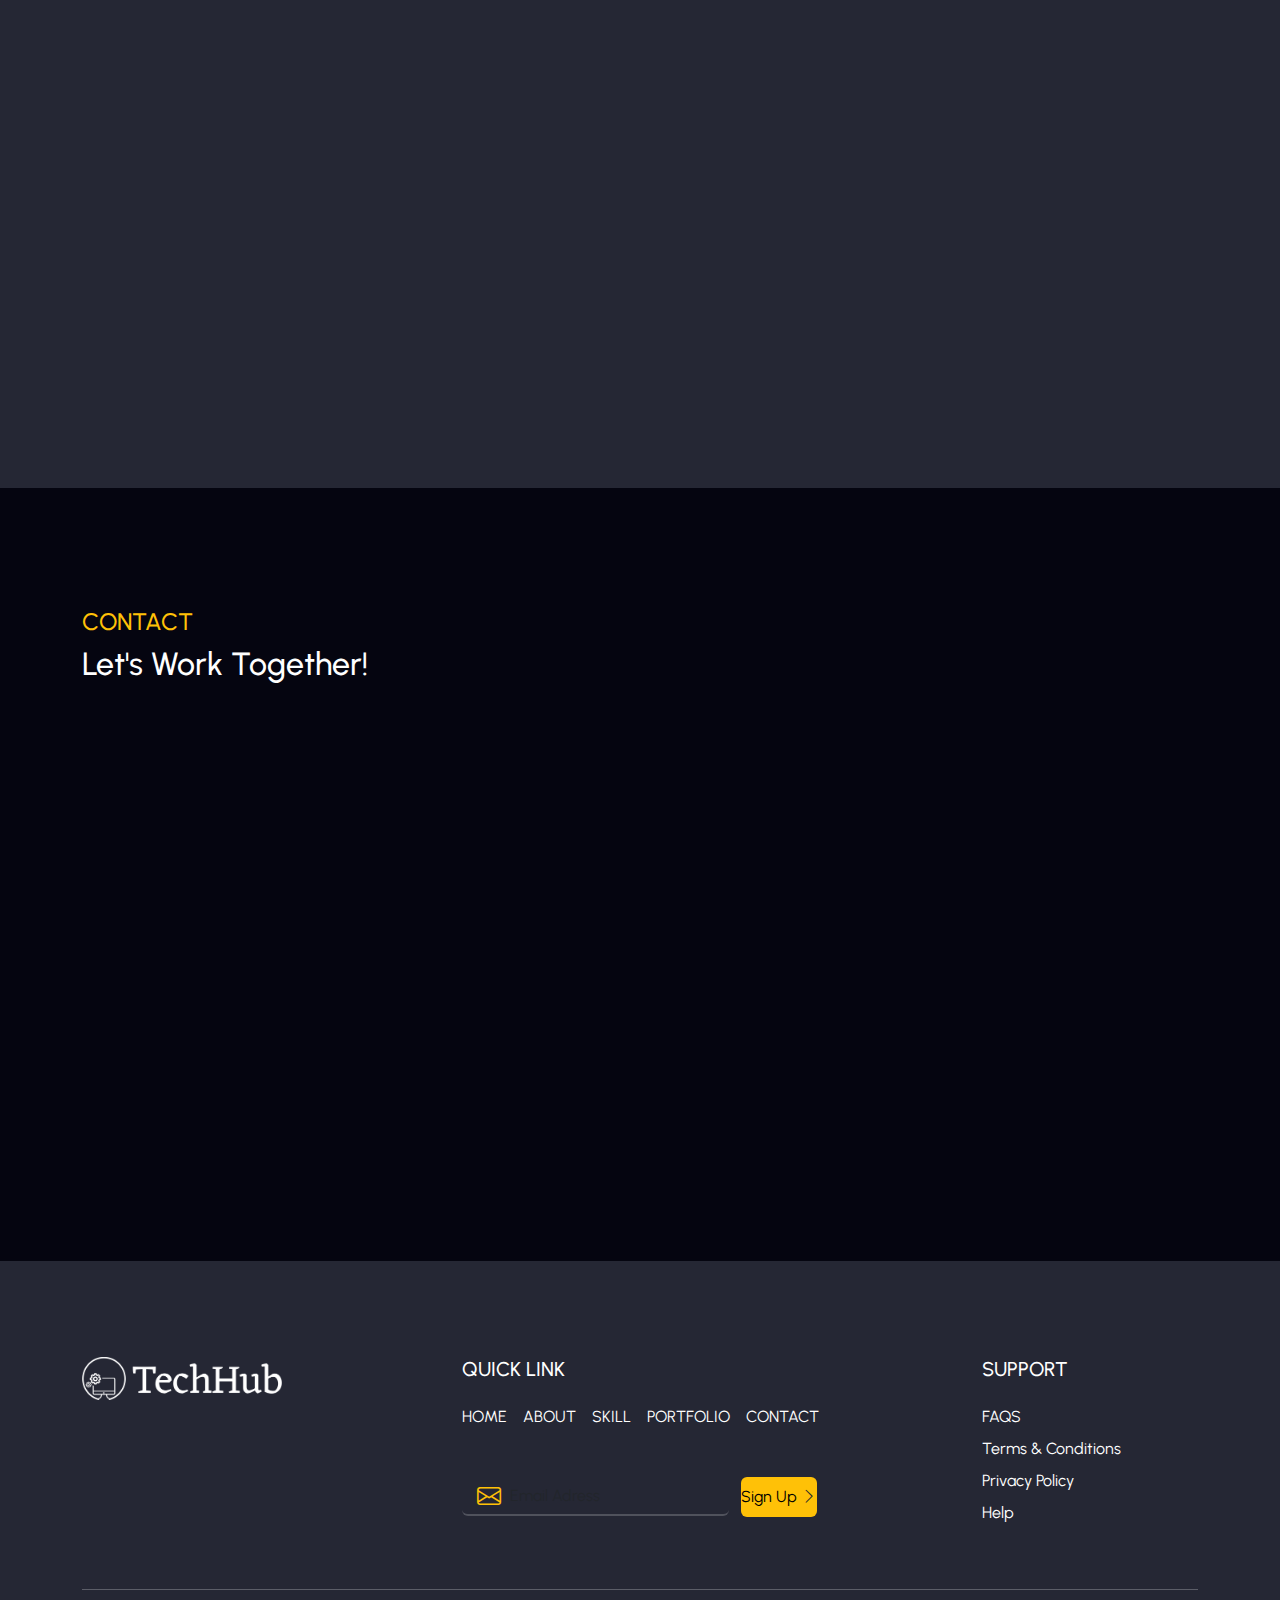
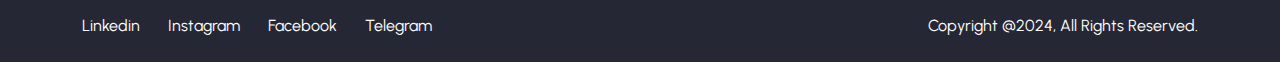
==== commit 0bc26302: "Portfolio" ====
--- a/index.html
+++ b/index.html
@@ -197,73 +197,73 @@
         <div class="skill-inner">
             <div class="row">
                 <div class="col-12 col-md-6 col-lg-4 col-xl-3">
-                    <div class="skill-item text-center p-4 mx-3 mt-5 animate__fadeInLeft wow">
+                    <div class="skill-item text-center p-4 mx-3 mt-5 animate__fadeIn wow">
                         <img src="img/node.jpeg" alt="node" title="node" width="100px"  class="bg-white" height="50px">
                         <h4 class="mt-3 mb-0">Node Js</h4>
                     </div>
                 </div>
                 <div class="col-12 col-md-6 col-lg-4 col-xl-3">
-                    <div class="skill-item text-center p-4 mx-3 mt-5 animate__fadeInLeft wow">
+                    <div class="skill-item text-center p-4 mx-3 mt-5 animate__fadeIn wow">
                         <img src="img/express.png" alt="express" title="express" width="100px"  class="bg-white" height="50px">
                         <h4 class="mt-3 mb-0">Express Js</h4>
                     </div>
                 </div>
                 <div class="col-12 col-md-6 col-lg-4 col-xl-3">
-                    <div class="skill-item text-center p-4 mx-3 mt-5 animate__fadeInLeft wow">
+                    <div class="skill-item text-center p-4 mx-3 mt-5 animate__fadeIn wow">
                         <img src="img/mongo.png" alt="mongo" title="mongo" width="100px"  class="bg-white" height="50px">
                         <h4 class="mt-3 mb-0">Mongo DB</h4>
                     </div>
                 </div>
                 <div class="col-12 col-md-6 col-lg-4 col-xl-3">
-                    <div class="skill-item text-center p-4 mt-5 mx-3 animate__fadeInLeft wow">
+                    <div class="skill-item text-center p-4 mt-5 mx-3 animate__fadeIn wow">
                         <img src="img/tailwind.png" alt="tailwind" title="tailwind" width="100px" height="55px">
                         <h5 class="mt-3 mb-0">Tailwind CSS</h5>
                     </div>
                 </div>
                 <div class="col-12 col-md-6 col-lg-4 col-xl-3">
-                    <div class="skill-item text-center p-4 mx-3 mt-5 animate__fadeInLeft wow">
+                    <div class="skill-item text-center p-4 mx-3 mt-5 animate__fadeIn wow">
                         <img src="img/js.png" alt="js" title="js" width="100px"  class="bg-white" height="90px">
                         <h4 class="mt-3 mb-0">JavaScript</h4>
                     </div>
                 </div>
                 <div class="col-12 col-md-6 col-lg-4 col-xl-3">
-                    <div class="skill-item text-center p-4 mx-3 mt-5 animate__fadeInLeft wow">
+                    <div class="skill-item text-center p-4 mx-3 mt-5 animate__fadeIn wow">
                         <img src="img/html.png" alt="html" title="html" width="100px"  class="bg-white" height="90px">
                         <h4 class="mt-3 mb-0">HTML/HTML5</h4>
                     </div>
                 </div>
                 <div class="col-12 col-md-6 col-lg-4 col-xl-3">
-                    <div class="skill-item text-center p-4 mx-3 mt-5 animate__fadeInLeft wow">
+                    <div class="skill-item text-center p-4 mx-3 mt-5 animate__fadeIn wow">
                         <img src="img/css.png" alt="css" title="css" width="100px" class="bg-white" height="90px">
                         <h5 class="mt-3 mb-0">CSS/CSS3</h5>
                     </div>
                 </div>
                 <div class="col-12 col-md-6 col-lg-4 col-xl-3">
-                    <div class="skill-item text-center p-4 mx-3 mt-5 animate__fadeInLeft wow">
+                    <div class="skill-item text-center p-4 mx-3 mt-5 animate__fadeIn wow">
                         <img src="img/media-queries.jpg" alt="media-queries" title="media-queries" width="100px" height="90px">
                         <h5 class="mt-3 mb-0">MEDIA-QUERIES</h5>
                     </div>
                 </div>
                 <div class="col-12 col-md-6 col-lg-4 col-xl-3">
-                    <div class="skill-item text-center p-4 mx-3 mt-5 animate__fadeInLeft wow">
+                    <div class="skill-item text-center p-4 mx-3 mt-5 animate__fadeIn wow">
                         <img src="img/bootstrap.jpg" alt="bootstrap" title="bootstrap" width="100px" height="90px">
                         <h5 class="mt-3 mb-0">BOOTSTRAP</h5>
                     </div>
                 </div>
                 <div class="col-12 col-md-6 col-lg-4 col-xl-3">
-                    <div class="skill-item text-center p-4 mt-5 mx-3 animate__fadeInLeft wow">
+                    <div class="skill-item text-center p-4 mt-5 mx-3 animate__fadeIn wow">
                         <img src="img/jquery.png" alt="jquery" title="jquery" width="100px" height="90px">
                         <h5 class="mt-3 mb-0">jquery</h5>
                     </div>
                 </div>
                 <div class="col-12 col-md-6 col-lg-4 col-xl-3">
-                    <div class="skill-item text-center p-4 mt-5 mx-3 animate__fadeInLeft wow">
+                    <div class="skill-item text-center p-4 mt-5 mx-3 animate__fadeIn wow">
                         <img src="img/sass.png" alt="sass" title="sass" width="100px" height="90px">
                         <h5 class="mt-3 mb-0">Sass</h5>
                     </div>
                 </div>
                 <div class="col-12 col-md-6 col-lg-4 col-xl-3">
-                    <div class="skill-item text-center p-4 mt-5 mx-3 animate__fadeInLeft wow">
+                    <div class="skill-item text-center p-4 mt-5 mx-3 animate__fadeIn wow">
                         <img src="img/c-language.jpg" alt="c-language" title="c-language" width="100px" height="90px">
                         <h5 class="mt-3 mb-0">Programming In C</h5>
                     </div>
@@ -288,7 +288,7 @@
                 <div class="others-skill-inner mt-4 mt-lg-0">
                     <div class="row">
                         <div class="col-12 col-md-6 col-lg-4 col-xl-3">
-                            <div class="other-skill-item text-center py-5 position-relative overflow-hidden rounded-2 my-3 animate__fadeInRight wow">
+                            <div class="other-skill-item text-center py-5 position-relative overflow-hidden rounded-2 my-3 animate__fadeIn wow">
                                 <img src="img/photoshop.png" alt="photoshop" title="photoshop" width="100px">
                                 <div class="position-absolute top-100 skill-content visiblity-hidden opacity-0 d-flex align-items-center w-100 h-100">
                                     <p class="mb-0 text-white">I create many cateloge , visiting card and Application , Game's and web's ui design. I can also set design in Mockups.</p>
@@ -296,7 +296,7 @@
                             </div>
                         </div>
                         <div class="col-12 col-md-6 col-lg-4 col-xl-3">
-                            <div class="other-skill-item text-center py-5 position-relative overflow-hidden rounded-2 my-3 animate__fadeInRight wow">
+                            <div class="other-skill-item text-center py-5 position-relative overflow-hidden rounded-2 my-3 animate__fadeIn wow">
                                 <img src="img/animate.png" alt="animate" title="animate" width="100px">
                                 <div class="position-absolute top-100 skill-content visiblity-hidden opacity-0 d-flex align-items-center w-100 h-100">
                                     <p class="mb-0 text-white">I have basic information about adobe animate. I can also make short animation. I made many project of animation.</p>
@@ -304,7 +304,7 @@
                             </div>
                         </div>
                         <div class="col-12 col-md-6 col-lg-4 col-xl-3">
-                            <div class="other-skill-item text-center py-5 position-relative overflow-hidden rounded-2 my-3 animate__fadeInRight wow">
+                            <div class="other-skill-item text-center py-5 position-relative overflow-hidden rounded-2 my-3 animate__fadeIn wow">
                                 <img src="img/msppt.png" alt="msppt" title="msppt" width="100px" height="97px" class="bg-white rounded-4">
                                 <div class="position-absolute top-100 skill-content visiblity-hidden opacity-0 d-flex align-items-center w-100 h-100">
                                     <p class="mb-0 text-white">I have create many ppts in powerpoint presentation. So i have also knowledge of microsoft powerpoint.</p>
@@ -335,10 +335,10 @@
             <h2>Elevate your brand to new heights with my expertise</h2>
         </div>
         <ul class="d-flex list-unstyled mt-5 justify-content-center">
-            <li class="mx-lg-5 mx-md-4 mx-sm-1"><a href="#tabs-1" class="text-decoration-none text-white border p-2 rounded-2">All Projects</a></li>
-            <li class="mx-lg-5 mx-md-4 mx-sm-1"><a href="#tabs-2" class="text-decoration-none text-white p-2 rounded-2">HTML project</a></li>
-            <li class="mx-lg-5 mx-md-4 mx-sm-1"><a href="#tabs-3" class="text-decoration-none text-white p-2 rounded-2">Css projects</a></li>
-            <li class="mx-lg-5 mx-md-4 mx-sm-1"><a href="#tabs-4" class="text-decoration-none text-white p-2 rounded-2">Bootstrap projects</a></li>
+            <li class="mx-lg-5 mx-md-4 mx-sm-1 mb-3"><a href="#tabs-1" class="text-decoration-none text-white border p-2 rounded-2">All Projects</a></li>
+            <li class="mx-lg-5 mx-md-4 mx-sm-1 mb-3"><a href="#tabs-2" class="text-decoration-none text-white p-2 rounded-2">HTML project</a></li>
+            <li class="mx-lg-5 mx-md-4 mx-sm-1 mb-3"><a href="#tabs-3" class="text-decoration-none text-white p-2 rounded-2">Css projects</a></li>
+            <li class="mx-lg-5 mx-md-4 mx-sm-1 mb-3"><a href="#tabs-4" class="text-decoration-none text-white p-2 rounded-2">Bootstrap projects</a></li>
         </ul>
         <div id="tabs-1">
             <div class="portfolio-inner position-relative">
@@ -507,7 +507,7 @@
         <div class="more-projects-inner mt-5">
             <div class="row">
                 <div class="col-12 col-md-6 col-xl-4 col-xxl-3">
-                    <div class="project-item position-relative overflow-hidden mb-4 mb-md-0 animate__bounceIn wow">
+                    <div class="project-item position-relative overflow-hidden mb-4 mb-md-0 animate__fadeIn wow">
                         <img src="img/rnw-web-mockup.jpg" alt="rnw-web" title="rnw-web" width="100%" height="280px">
                         <div class="project-content position-absolute top-100 visiblity-hidden d-flex align-items-center justify-content-center flex-column opacity-0 w-100 h-100 text-center">
                             <a href="img/rnw-web.jpg" target="_blank" class="fs-1 text-dark">
@@ -518,7 +518,7 @@
                     </div>
                 </div>
                 <div class="col-12 col-md-6 col-xl-4 col-xxl-3">
-                    <div class="project-item mb-4 position-relative overflow-hidden animate__bounceIn wow">
+                    <div class="project-item mb-4 position-relative overflow-hidden animate__fadeIn wow">
                         <img src="img/catelog-mockup.jpg" alt="rnw-web" title="rnw-web" width="100%" height="280px">
                         <div class="project-content position-absolute top-100 visiblity-hidden d-flex align-items-center justify-content-center flex-column opacity-0 w-100 h-100 text-center">
                             <a href="javascript:void(0)" target="_blank" class="fs-1 text-dark">
@@ -529,7 +529,7 @@
                     </div>
                 </div>
                 <div class="col-12 col-md-6 col-xl-4 col-xxl-3">
-                    <div class="project-item mb-4 position-relative overflow-hidden animate__bounceIn wow">
+                    <div class="project-item mb-4 position-relative overflow-hidden animate__fadeIn wow">
                         <img src="img/visiting-card-mockup.jpg" alt="rnw-web" title="rnw-web" width="100%" height="280px">
                         <div class="project-content position-absolute top-100 visiblity-hidden d-flex align-items-center justify-content-center flex-column opacity-0 w-100 h-100 text-center">
                             <a href="javascript:void(0)" target="_blank" class="fs-1 text-dark">
@@ -540,7 +540,7 @@
                     </div>
                 </div>
                 <div class="col-12 col-md-6 col-xl-4 col-xxl-3">
-                    <div class="project-item position-relative overflow-hidden mb-4 animate__bounceIn wow">
+                    <div class="project-item position-relative overflow-hidden mb-4 animate__fadeIn wow">
                         <img src="img/zomato-web-mockup.jpg" alt="rnw-web" title="rnw-web" width="100%" height="280px">
                         <div class="project-content position-absolute top-100 visiblity-hidden d-flex align-items-center justify-content-center flex-column opacity-0 w-100 h-100 text-center">
                             <a href="other-projects.html" target="_blank" class="fs-1 text-dark">
@@ -625,8 +625,8 @@
                             <a href="https://web.telegram.org/k/" target="_blank"  class="text-decoration-none bg-white me-3 fs-5 rounded-2 d-inline-block">
                                 <i class="bi bi-telegram text-dark"></i>
                             </a>
-                            <a href="javscript:void(0)"class="text-decoration-none bg-white me-3 fs-5 rounded-2 d-inline-block">
-                                <i class="bi bi-twitter text-dark"></i>
+                            <a href="https://github.com/Priyanshi-Paghadal" class="text-decoration-none bg-white me-3 fs-5 rounded-2 d-inline-block text-dark">
+                                <i class="bi bi-github"></i>
                             </a>
                         </div>
                     </div>
--- a/css/style.css
+++ b/css/style.css
@@ -381,6 +381,10 @@
 .portfolio-title{
     margin-bottom: 65px;
 }
+.portfolio ul{
+    display: flex;
+    flex-wrap: wrap;
+}
 .portfolio-inner:before{
     content: '';
     width: 30%;
